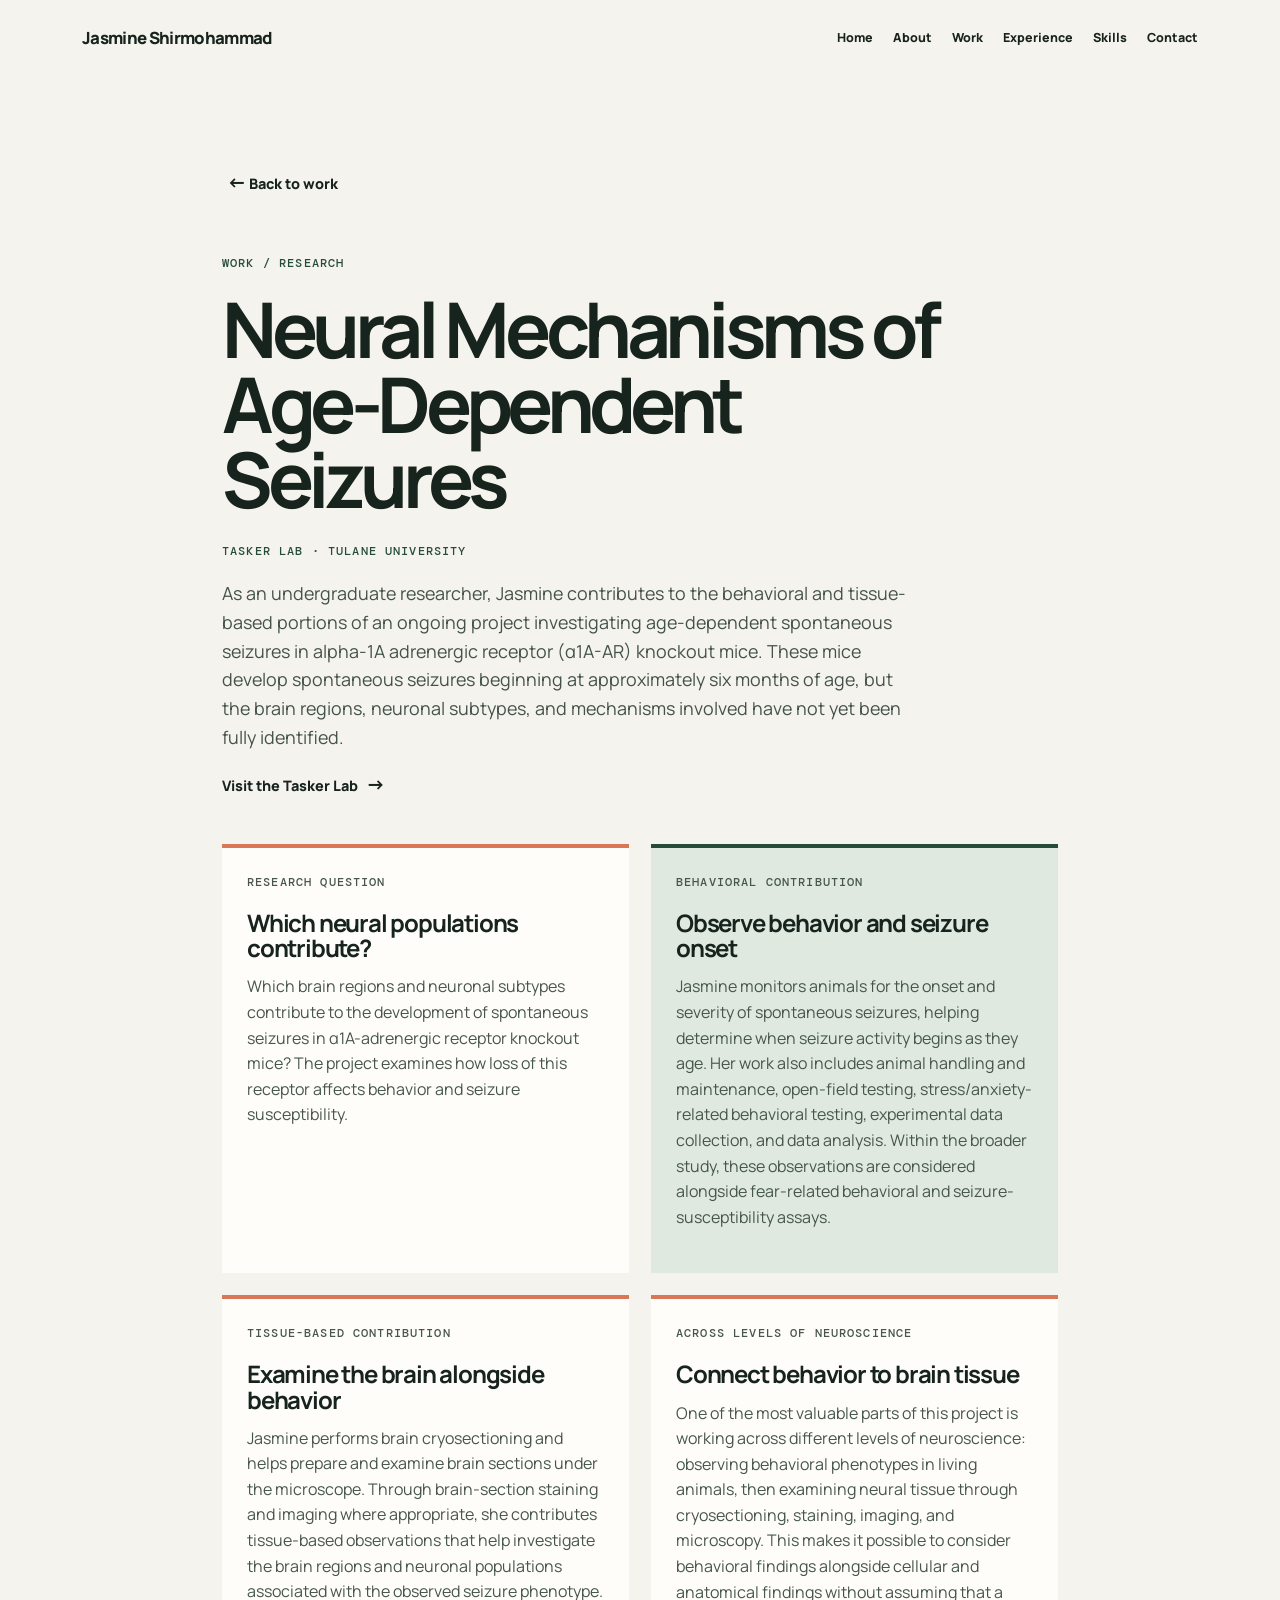
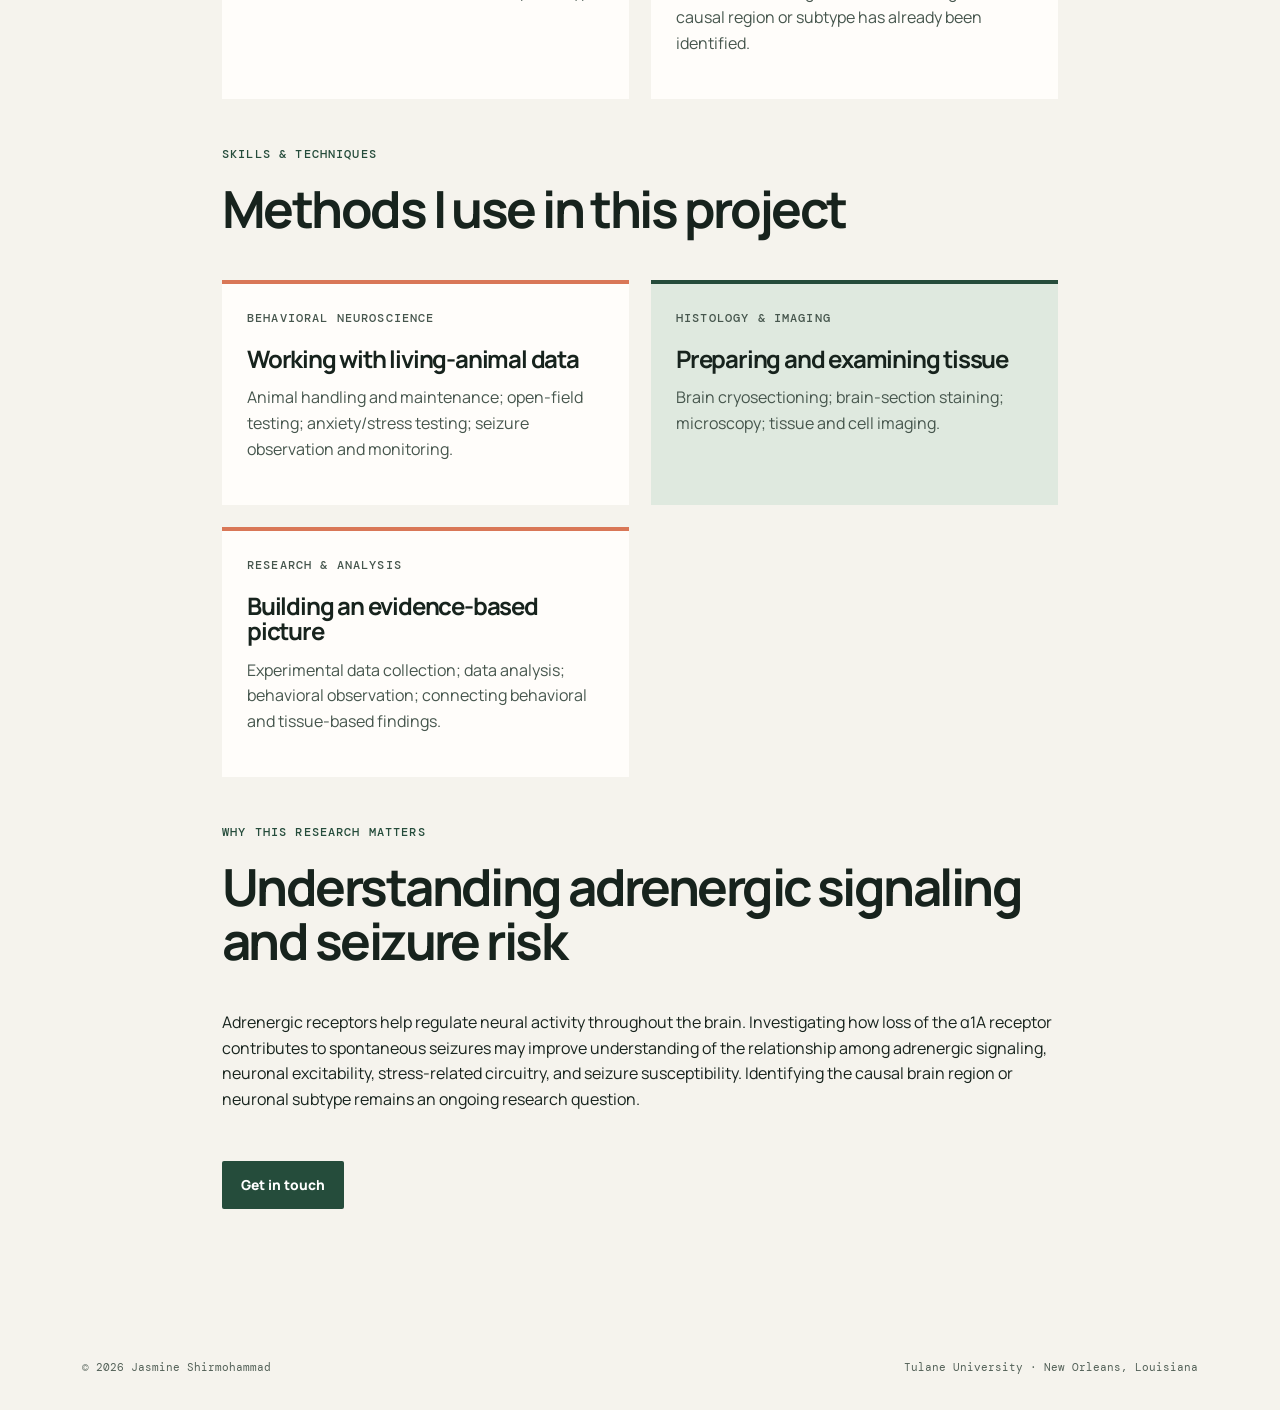
==== research.html @ e073226c "Simplify Tasker Lab research page" ====
<!doctype html>
<html lang="en">
<head>
  <meta charset="utf-8">
  <meta name="viewport" content="width=device-width, initial-scale=1">
  <meta name="description" content="Research project portfolio detail for Jasmine Shirmohammad in the Tasker Lab at Tulane University.">
  <title>Neural Mechanisms of Age-Dependent Seizures | Jasmine Shirmohammad</title>
  <link rel="stylesheet" href="styles.css?v=20261008b">
  <link rel="icon" href="favicon.svg" type="image/svg+xml">
</head>
<body>
  <a class="skip-link" href="#main-content">Skip to main content</a>
  <header class="site-header">
    <a class="wordmark" href="index.html#home">Jasmine Shirmohammad</a>
    <nav aria-label="Main navigation">
      <a href="index.html#home">Home</a><a href="index.html#about">About</a><a href="index.html#work">Work</a><a href="index.html#experience">Experience</a><a href="index.html#skills">Skills</a><a href="index.html#contact">Contact</a>
    </nav>
  </header>
  <main id="main-content" class="detail-page">
    <a class="text-link back-link" href="index.html#work"><span aria-hidden="true">←</span> Back to work</a>
    <p class="section-label">Work / Research</p>
    <h1>Neural Mechanisms of Age-Dependent Seizures</h1>
    <p class="kicker">Tasker Lab · Tulane University</p>
    <p class="detail-lede">As an undergraduate researcher, Jasmine contributes to the behavioral and tissue-based portions of an ongoing project investigating age-dependent spontaneous seizures in alpha-1A adrenergic receptor (α1A-AR) knockout mice. These mice develop spontaneous seizures beginning at approximately six months of age, but the brain regions, neuronal subtypes, and mechanisms involved have not yet been fully identified.</p>
    <p><a class="text-link" href="https://taskerlab.tulane.edu/lab-overview" target="_blank" rel="noreferrer">Visit the Tasker Lab <span aria-hidden="true">→</span><span class="sr-only"> (opens in a new tab)</span></a></p>

    <div class="detail-grid">
      <article>
        <p class="kicker">Research question</p>
        <h2>Which neural populations contribute?</h2>
        <p>Which brain regions and neuronal subtypes contribute to the development of spontaneous seizures in α1A-adrenergic receptor knockout mice? The project examines how loss of this receptor affects behavior and seizure susceptibility.</p>
      </article>
      <article>
        <p class="kicker">Behavioral contribution</p>
        <h2>Observe behavior and seizure onset</h2>
        <p>Jasmine monitors animals for the onset and severity of spontaneous seizures, helping determine when seizure activity begins as they age. Her work also includes animal handling and maintenance, open-field testing, stress/anxiety-related behavioral testing, experimental data collection, and data analysis. Within the broader study, these observations are considered alongside fear-related behavioral and seizure-susceptibility assays.</p>
      </article>
      <article>
        <p class="kicker">Tissue-based contribution</p>
        <h2>Examine the brain alongside behavior</h2>
        <p>Jasmine performs brain cryosectioning and helps prepare and examine brain sections under the microscope. Through brain-section staining and imaging where appropriate, she contributes tissue-based observations that help investigate the brain regions and neuronal populations associated with the observed seizure phenotype.</p>
      </article>
      <article>
        <p class="kicker">Across levels of neuroscience</p>
        <h2>Connect behavior to brain tissue</h2>
        <p>One of the most valuable parts of this project is working across different levels of neuroscience: observing behavioral phenotypes in living animals, then examining neural tissue through cryosectioning, staining, imaging, and microscopy. This makes it possible to consider behavioral findings alongside cellular and anatomical findings without assuming that a causal region or subtype has already been identified.</p>
      </article>
    </div>

    <section class="detail-footer" aria-labelledby="techniques-title">
      <p class="section-label">Skills &amp; techniques</p>
      <h2 id="techniques-title">Methods I use in this project</h2>
      <div class="detail-grid">
        <article>
          <p class="kicker">Behavioral neuroscience</p>
          <h2>Working with living-animal data</h2>
          <p>Animal handling and maintenance; open-field testing; anxiety/stress testing; seizure observation and monitoring.</p>
        </article>
        <article>
          <p class="kicker">Histology &amp; imaging</p>
          <h2>Preparing and examining tissue</h2>
          <p>Brain cryosectioning; brain-section staining; microscopy; tissue and cell imaging.</p>
        </article>
        <article>
          <p class="kicker">Research &amp; analysis</p>
          <h2>Building an evidence-based picture</h2>
          <p>Experimental data collection; data analysis; behavioral observation; connecting behavioral and tissue-based findings.</p>
        </article>
      </div>
    </section>

    <section class="detail-footer" aria-labelledby="significance-title">
      <p class="section-label">Why this research matters</p>
      <h2 id="significance-title">Understanding adrenergic signaling and seizure risk</h2>
      <p>Adrenergic receptors help regulate neural activity throughout the brain. Investigating how loss of the α1A receptor contributes to spontaneous seizures may improve understanding of the relationship among adrenergic signaling, neuronal excitability, stress-related circuitry, and seizure susceptibility. Identifying the causal brain region or neuronal subtype remains an ongoing research question.</p>
    </section>

    <p class="detail-footer"><a class="button" href="index.html#contact">Get in touch</a></p>
  </main>
  <footer><p>© 2026 Jasmine Shirmohammad</p><p>Tulane University · New Orleans, Louisiana</p></footer>
</body>
</html>
---- styles.css ----
@import url('https://fonts.googleapis.com/css2?family=DM+Mono:wght@400;500&family=Manrope:wght@400;500;600;700;800&family=Playfair+Display:ital,wght@0,600;0,700;1,600&display=swap');

:root { --ink:#17231d; --paper:#f5f3ed; --forest:#254c3b; --sage:#b7c6ae; --mint:#dfe9df; --coral:#d97757; --cream:#fffdfa; --line:rgba(23,35,29,.18); }
* { box-sizing:border-box; }
html { scroll-behavior:smooth; }
body { margin:0; color:var(--ink); background:var(--paper); font-family:Manrope,Arial,sans-serif; line-height:1.6; overflow-x:hidden; }
a,button { -webkit-tap-highlight-color:transparent; }
a:focus-visible { outline:3px solid var(--coral); outline-offset:4px; border-radius:2px; }
.skip-link { position:absolute; left:12px; top:-60px; z-index:10; background:var(--ink); color:white; padding:10px 14px; font-weight:800; text-decoration:none; }
.skip-link:focus { top:12px; }
.sr-only { position:absolute; width:1px; height:1px; padding:0; margin:-1px; overflow:hidden; clip:rect(0,0,0,0); white-space:nowrap; border:0; }
.site-header { max-width:1180px; margin:auto; padding:25px 32px; display:flex; justify-content:space-between; align-items:center; gap:24px; }
.wordmark { flex:0 0 auto; color:var(--ink); text-decoration:none; font-weight:800; letter-spacing:-.04em; font-size:1.05rem; }
nav { display:flex; justify-content:flex-end; flex-wrap:wrap; gap:10px 20px; }
nav a { color:var(--ink); text-decoration:none; font-size:.78rem; font-weight:800; }
nav a:hover,.text-link:hover { color:var(--coral); }
.hero { max-width:1180px; min-height:590px; padding:95px 32px 90px; margin:auto; display:grid; grid-template-columns:1.45fr .7fr; gap:60px; align-items:center; }
.eyebrow,.section-label,.kicker { margin:0 0 20px; color:var(--forest); font:500 .72rem "DM Mono",monospace; text-transform:uppercase; letter-spacing:.1em; }
h1,h2,h3,p { margin-top:0; }
h1 { font-size:clamp(3.2rem,7vw,6.25rem); line-height:.98; letter-spacing:-.07em; margin-bottom:28px; max-width:820px; }
h2 { font-size:clamp(2rem,4vw,3.6rem); line-height:1.05; letter-spacing:-.05em; }
h3 { letter-spacing:-.04em; }
.lede { max-width:625px; font-size:1.16rem; color:#43524a; }
.hero-actions { margin-top:35px; display:flex; flex-wrap:wrap; gap:22px 28px; align-items:center; }
.button { display:inline-block; background:var(--forest); color:white; padding:13px 19px; text-decoration:none; font-weight:800; font-size:.86rem; border-radius:2px; transition:.2s ease; }
.button:hover { background:var(--coral); transform:translateY(-2px); }
.text-link { color:var(--ink); text-decoration:none; font-weight:800; font-size:.9rem; }
.text-link span { margin-left:5px; font-size:1.2rem; }
.hero-mark { aspect-ratio:1; display:grid; place-items:center; border-radius:50%; background:var(--sage); position:relative; overflow:hidden; }
.hero-mark:before { content:""; position:absolute; inset:13%; border:1px solid rgba(23,35,29,.28); border-radius:50%; }
.hero-mark p { position:relative; margin:0; font:600 clamp(1.8rem,3vw,3.3rem)/.95 "Playfair Display",serif; text-align:center; }
.hero-mark em { color:var(--coral); }
.section { max-width:1180px; margin:auto; padding:95px 32px; border-top:1px solid var(--line); display:grid; grid-template-columns:190px 1fr; gap:40px; }
.section h2 { max-width:760px; }
.about > div > p { max-width:650px; font-size:1.05rem; color:#43524a; }
.questions { background:var(--forest); color:white; padding:95px max(32px,calc((100vw - 1180px)/2 + 32px)); display:grid; grid-template-columns:.8fr 1.2fr; gap:55px; }
.questions .section-label { color:var(--sage); }
.questions h2 { margin-bottom:18px; }
.questions-intro > p:last-child { color:#d7e0d5; max-width:430px; }
.question-grid { display:grid; grid-template-columns:repeat(2,minmax(0,1fr)); gap:16px; }
.question-card { min-height:220px; padding:25px; border:1px solid rgba(255,255,255,.32); display:flex; flex-direction:column; justify-content:space-between; transition:transform .2s ease,background .2s ease; }
.question-card:hover { transform:translateY(-5px); background:rgba(255,255,255,.1); }
.question-card span { font:500 .76rem "DM Mono",monospace; color:var(--sage); }
.question-card h3 { margin:28px 0 0; color:white; font-size:clamp(1.15rem,2vw,1.55rem); line-height:1.15; }
.question-one { background:#315d49; } .question-two { background:#3c6d58; } .question-three { background:#284c3c; } .question-four { background:#2c5746; }
.work-grid,.experience-grid { display:grid; grid-template-columns:repeat(3,minmax(0,1fr)); gap:22px; margin-top:36px; }
.work-grid article { background:var(--mint); padding:27px 25px; border-top:4px solid var(--forest); }
.work-grid article:nth-child(2) { background:#f5d8c9; border-color:var(--coral); }
.work-grid article:nth-child(3) { background:#ebe1bc; border-color:#9d8130; }
.work-grid h3,.experience-grid h3 { font-size:1.35rem; line-height:1.15; margin-bottom:14px; }
.work-grid article p:last-child,.experience-grid article p:last-child { color:#46564d; font-size:.95rem; }
.experience-grid article { border-top:4px solid var(--coral); background:var(--cream); padding:27px 25px; min-height:260px; }
.strengths { background:#e5e8df; max-width:none; padding-left:max(32px,calc((100vw - 1180px)/2 + 32px)); padding-right:max(32px,calc((100vw - 1180px)/2 + 32px)); }
.strengths ul { padding:0; margin:0; list-style:none; border-top:1px solid var(--line); max-width:760px; }
.strengths li { padding:14px 0; border-bottom:1px solid var(--line); font-size:1.06rem; font-weight:700; }
.strengths li:before { content:"✦"; color:var(--coral); margin-right:15px; }
.contact { text-align:center; color:white; background:var(--forest); padding:110px 32px; }
.contact .eyebrow { color:var(--sage); }
.contact h2 { font-size:clamp(2.6rem,5vw,4.5rem); line-height:1; letter-spacing:-.06em; margin-bottom:15px; }
.contact p:not(.eyebrow) { color:#d7e0d5; margin:0 auto 30px; max-width:600px; }
.button.light { color:var(--forest); background:var(--paper); }
footer { max-width:1180px; margin:auto; padding:25px 32px; display:flex; justify-content:space-between; gap:12px; font:400 .68rem "DM Mono",monospace; color:#536158; }

@media (max-width:800px) {
  .site-header { padding:20px 22px; align-items:flex-start; flex-direction:column; gap:12px; }
  nav { justify-content:flex-start; gap:8px 16px; }
  nav a { font-size:.78rem; }
  .hero { padding:70px 22px; grid-template-columns:1fr; gap:42px; min-height:auto; }
  .hero-mark { width:min(60vw,245px); }
  .section { padding:65px 22px; grid-template-columns:1fr; gap:10px; }
  .questions { padding:65px 22px; grid-template-columns:1fr; gap:28px; }
  .strengths { padding:65px 22px; }
  .work-grid,.experience-grid { grid-template-columns:1fr; margin-top:25px; }
  .question-grid { grid-template-columns:1fr; }
  .question-card { min-height:170px; }
  footer { padding:22px; flex-direction:column; }
}
@media (max-width:420px) {
  h1 { font-size:2.9rem; }
  .hero-actions { align-items:flex-start; flex-direction:column; gap:14px; }
}
.hero-portrait { width:100%; margin:0; aspect-ratio:4/5; overflow:hidden; background:var(--sage); box-shadow:18px 18px 0 var(--coral); }
.hero-portrait img { width:100%; height:100%; display:block; object-fit:cover; object-position:center 28%; }
@media (max-width:800px) { .hero-portrait { width:min(75vw,330px); box-shadow:12px 12px 0 var(--coral); } }

/* Compact portrait treatment */
.hero-portrait { width:min(100%,260px); justify-self:end; aspect-ratio:4/5; }
@media (max-width:800px) {
  .hero-portrait { width:min(52vw,210px); justify-self:start; }
}


/* Portfolio detail links and pages */
.portfolio-links { display:grid; grid-template-columns:repeat(3,minmax(0,1fr)); gap:14px; margin-top:28px; }
.portfolio-link { display:flex; align-items:center; justify-content:space-between; gap:14px; min-height:64px; padding:16px 18px; background:var(--forest); color:white; text-decoration:none; font-weight:800; font-size:.9rem; transition:.2s ease; }
.portfolio-link:nth-child(2) { background:#ad4c33; }
.portfolio-link:nth-child(3) { background:#6f5a1b; }
.portfolio-link:hover { transform:translateY(-3px); filter:brightness(.96); }
.portfolio-link span { font-size:1.35rem; }
.contact-actions { display:flex; flex-wrap:wrap; justify-content:center; gap:14px; }
.detail-page { max-width:900px; margin:auto; padding:90px 32px 110px; }
.detail-page .back-link { display:inline-block; margin-bottom:58px; }
.detail-page h1 { max-width:760px; font-size:clamp(3rem,6vw,5.5rem); }
.detail-page .detail-lede { max-width:690px; color:#43524a; font-size:1.12rem; }
.detail-grid { display:grid; grid-template-columns:repeat(2,minmax(0,1fr)); gap:22px; margin-top:44px; }
.detail-grid article { background:var(--cream); border-top:4px solid var(--coral); padding:27px 25px; }
.detail-grid article:nth-child(2) { background:var(--mint); border-color:var(--forest); }
.detail-grid h2 { font-size:1.5rem; margin-bottom:14px; }
.detail-grid p { color:#46564d; }
.detail-footer { margin-top:48px; }
@media (max-width:800px) {
  .detail-page { padding:65px 22px 80px; }
  .detail-grid { grid-template-columns:1fr; margin-top:30px; }
  .portfolio-links { grid-template-columns:1fr; }
}
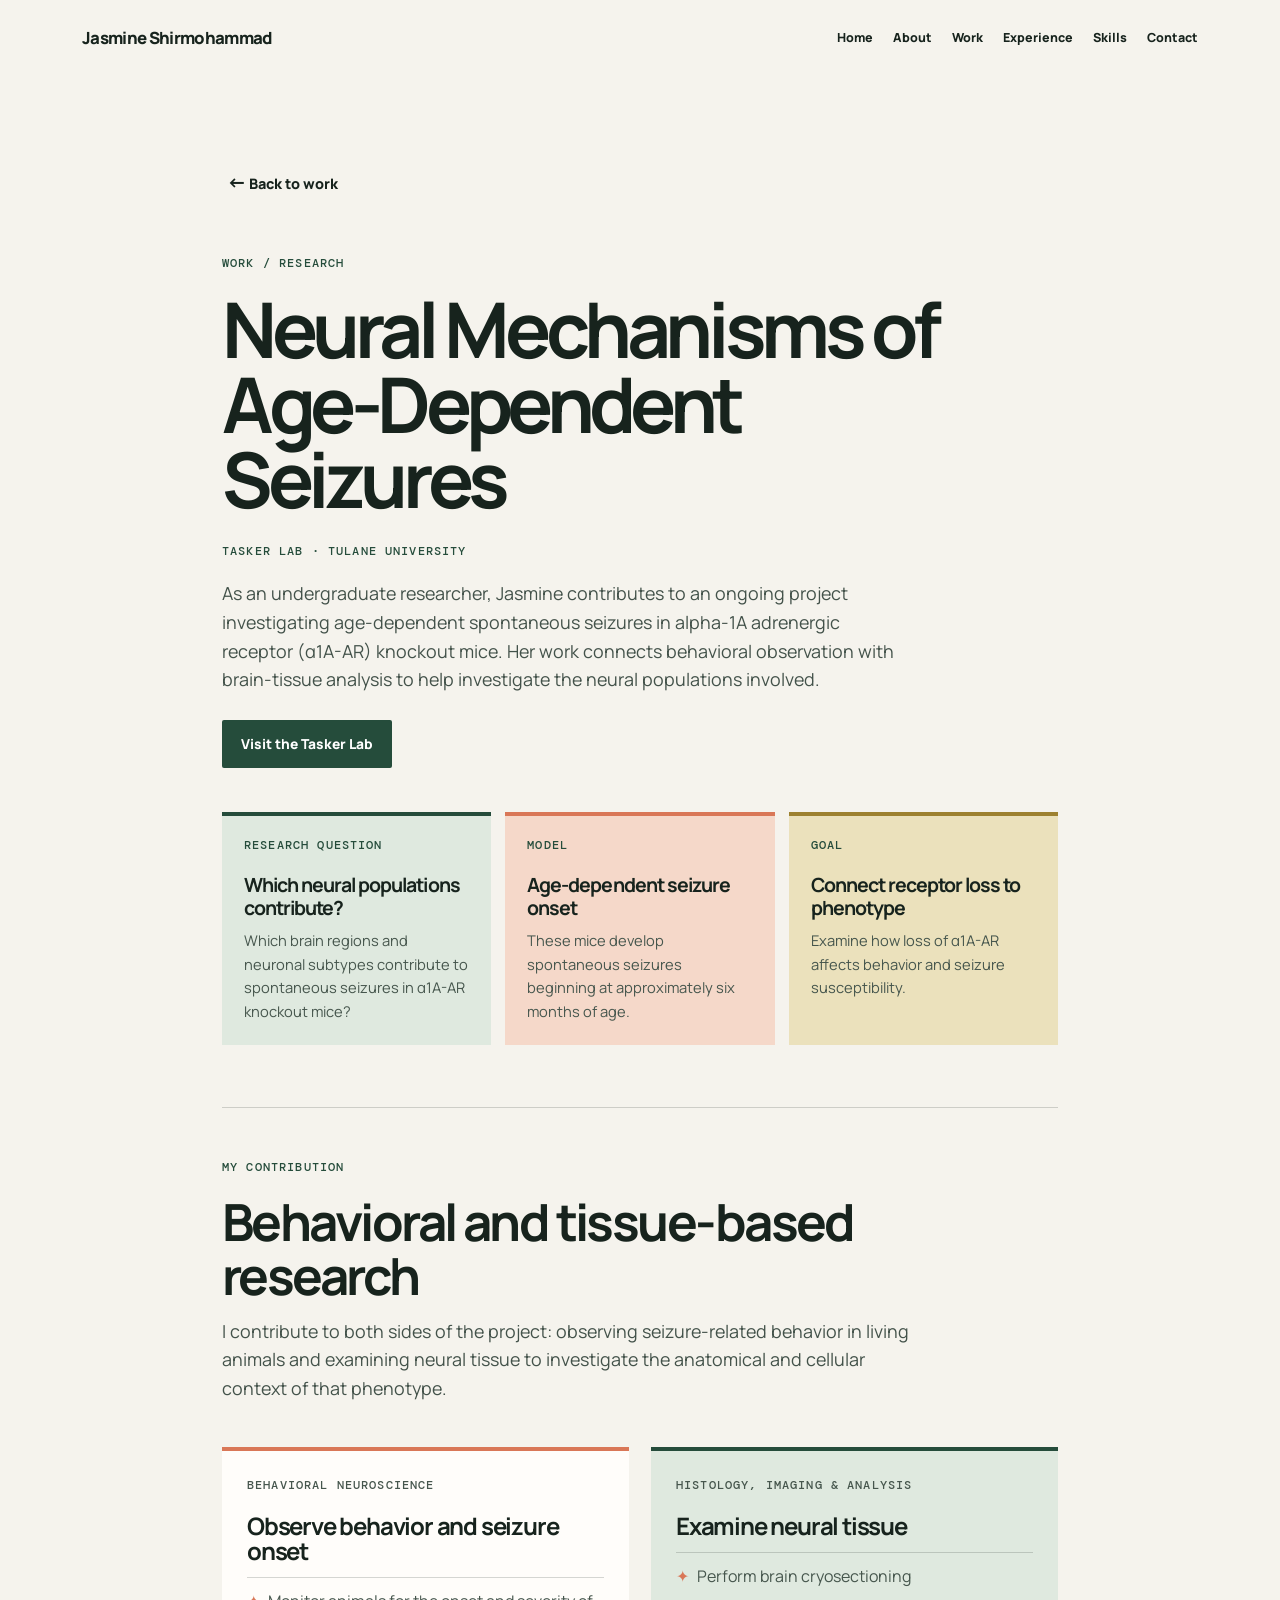
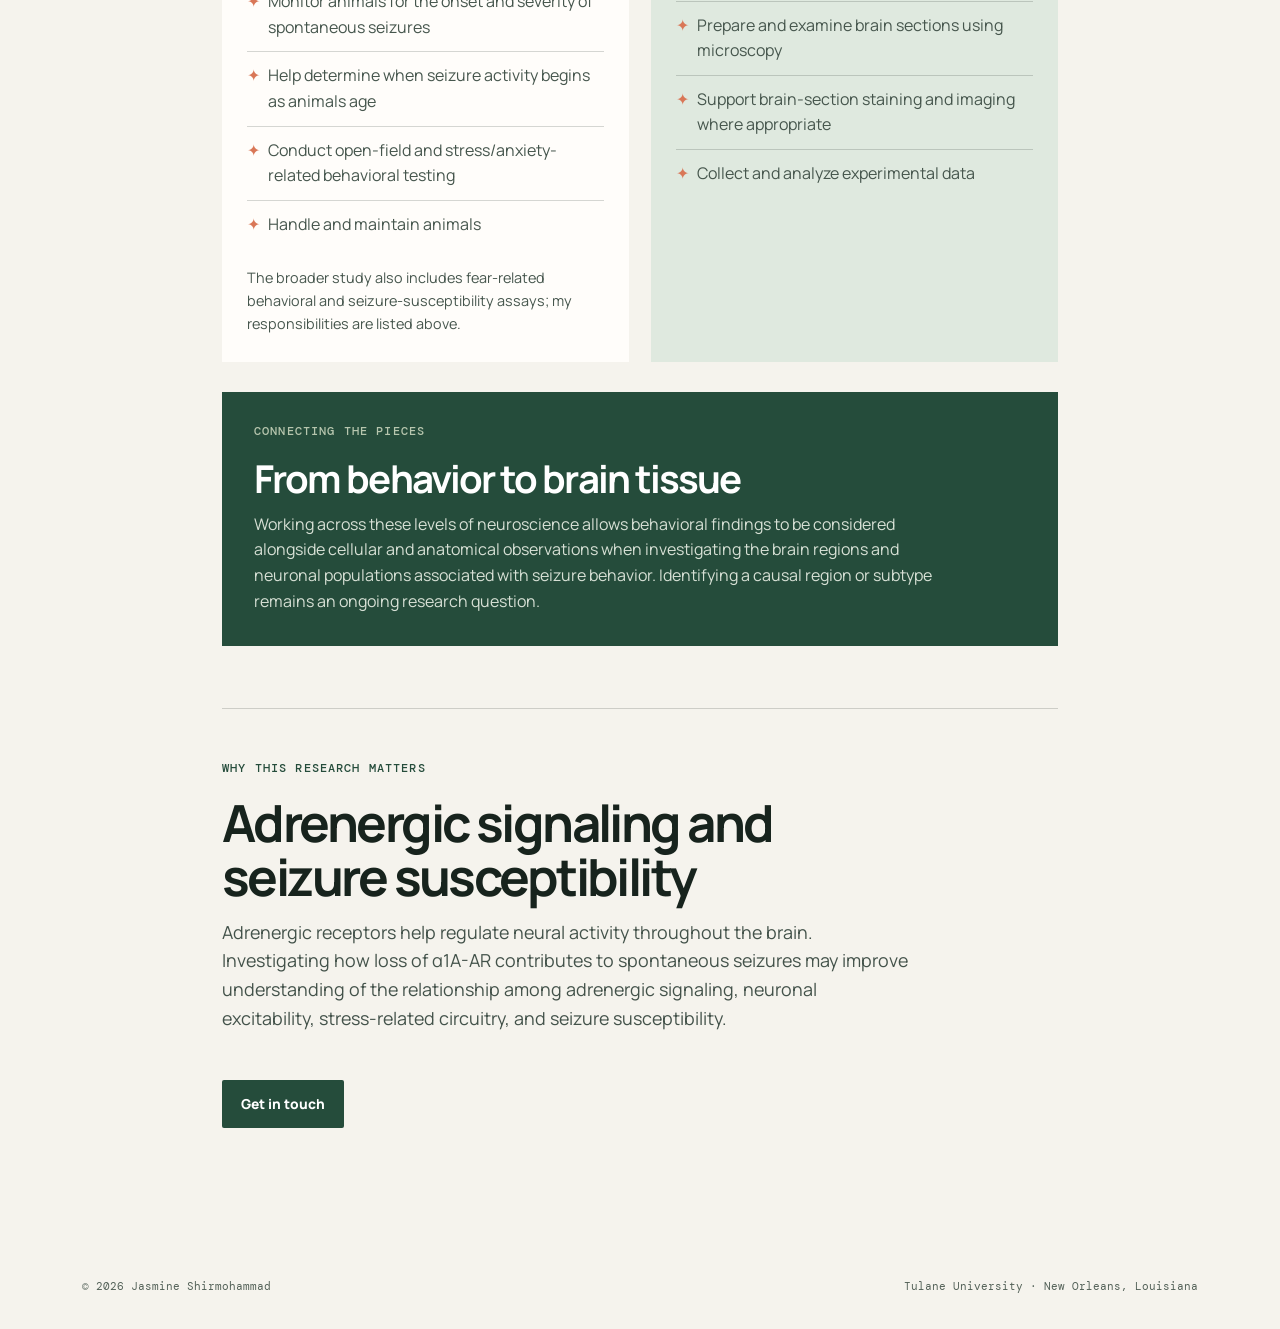
==== commit fa451c51: "Refresh Tasker Lab research page layout" ====
--- a/research.html
+++ b/research.html
@@ -5,7 +5,7 @@
   <meta name="viewport" content="width=device-width, initial-scale=1">
   <meta name="description" content="Research project portfolio detail for Jasmine Shirmohammad in the Tasker Lab at Tulane University.">
   <title>Neural Mechanisms of Age-Dependent Seizures | Jasmine Shirmohammad</title>
-  <link rel="stylesheet" href="styles.css?v=20261008b">
+  <link rel="stylesheet" href="styles.css?v=20261008c">
   <link rel="icon" href="favicon.svg" type="image/svg+xml">
 </head>
 <body>
@@ -16,67 +16,79 @@
       <a href="index.html#home">Home</a><a href="index.html#about">About</a><a href="index.html#work">Work</a><a href="index.html#experience">Experience</a><a href="index.html#skills">Skills</a><a href="index.html#contact">Contact</a>
     </nav>
   </header>
+
   <main id="main-content" class="detail-page">
     <a class="text-link back-link" href="index.html#work"><span aria-hidden="true">←</span> Back to work</a>
     <p class="section-label">Work / Research</p>
     <h1>Neural Mechanisms of Age-Dependent Seizures</h1>
     <p class="kicker">Tasker Lab · Tulane University</p>
-    <p class="detail-lede">As an undergraduate researcher, Jasmine contributes to the behavioral and tissue-based portions of an ongoing project investigating age-dependent spontaneous seizures in alpha-1A adrenergic receptor (α1A-AR) knockout mice. These mice develop spontaneous seizures beginning at approximately six months of age, but the brain regions, neuronal subtypes, and mechanisms involved have not yet been fully identified.</p>
-    <p><a class="text-link" href="https://taskerlab.tulane.edu/lab-overview" target="_blank" rel="noreferrer">Visit the Tasker Lab <span aria-hidden="true">→</span><span class="sr-only"> (opens in a new tab)</span></a></p>
+    <p class="detail-lede">As an undergraduate researcher, Jasmine contributes to an ongoing project investigating age-dependent spontaneous seizures in alpha-1A adrenergic receptor (α1A-AR) knockout mice. Her work connects behavioral observation with brain-tissue analysis to help investigate the neural populations involved.</p>
+    <div class="project-actions">
+      <a class="button" href="https://taskerlab.tulane.edu/lab-overview" target="_blank" rel="noreferrer">Visit the Tasker Lab <span class="sr-only">(opens in a new tab)</span></a>
+    </div>
 
-    <div class="detail-grid">
+    <section class="research-snapshot" aria-label="Project at a glance">
       <article>
         <p class="kicker">Research question</p>
         <h2>Which neural populations contribute?</h2>
-        <p>Which brain regions and neuronal subtypes contribute to the development of spontaneous seizures in α1A-adrenergic receptor knockout mice? The project examines how loss of this receptor affects behavior and seizure susceptibility.</p>
+        <p>Which brain regions and neuronal subtypes contribute to spontaneous seizures in α1A-AR knockout mice?</p>
       </article>
       <article>
-        <p class="kicker">Behavioral contribution</p>
-        <h2>Observe behavior and seizure onset</h2>
-        <p>Jasmine monitors animals for the onset and severity of spontaneous seizures, helping determine when seizure activity begins as they age. Her work also includes animal handling and maintenance, open-field testing, stress/anxiety-related behavioral testing, experimental data collection, and data analysis. Within the broader study, these observations are considered alongside fear-related behavioral and seizure-susceptibility assays.</p>
+        <p class="kicker">Model</p>
+        <h2>Age-dependent seizure onset</h2>
+        <p>These mice develop spontaneous seizures beginning at approximately six months of age.</p>
       </article>
       <article>
-        <p class="kicker">Tissue-based contribution</p>
-        <h2>Examine the brain alongside behavior</h2>
-        <p>Jasmine performs brain cryosectioning and helps prepare and examine brain sections under the microscope. Through brain-section staining and imaging where appropriate, she contributes tissue-based observations that help investigate the brain regions and neuronal populations associated with the observed seizure phenotype.</p>
+        <p class="kicker">Goal</p>
+        <h2>Connect receptor loss to phenotype</h2>
+        <p>Examine how loss of α1A-AR affects behavior and seizure susceptibility.</p>
       </article>
-      <article>
-        <p class="kicker">Across levels of neuroscience</p>
-        <h2>Connect behavior to brain tissue</h2>
-        <p>One of the most valuable parts of this project is working across different levels of neuroscience: observing behavioral phenotypes in living animals, then examining neural tissue through cryosectioning, staining, imaging, and microscopy. This makes it possible to consider behavioral findings alongside cellular and anatomical findings without assuming that a causal region or subtype has already been identified.</p>
-      </article>
-    </div>
+    </section>
 
-    <section class="detail-footer" aria-labelledby="techniques-title">
-      <p class="section-label">Skills &amp; techniques</p>
-      <h2 id="techniques-title">Methods I use in this project</h2>
+    <section class="research-section" aria-labelledby="contribution-title">
+      <p class="section-label">My contribution</p>
+      <h2 id="contribution-title">Behavioral and tissue-based research</h2>
+      <p class="detail-lede">I contribute to both sides of the project: observing seizure-related behavior in living animals and examining neural tissue to investigate the anatomical and cellular context of that phenotype.</p>
       <div class="detail-grid">
         <article>
           <p class="kicker">Behavioral neuroscience</p>
-          <h2>Working with living-animal data</h2>
-          <p>Animal handling and maintenance; open-field testing; anxiety/stress testing; seizure observation and monitoring.</p>
+          <h2>Observe behavior and seizure onset</h2>
+          <ul class="research-list">
+            <li>Monitor animals for the onset and severity of spontaneous seizures</li>
+            <li>Help determine when seizure activity begins as animals age</li>
+            <li>Conduct open-field and stress/anxiety-related behavioral testing</li>
+            <li>Handle and maintain animals</li>
+          </ul>
+          <p class="research-note">The broader study also includes fear-related behavioral and seizure-susceptibility assays; my responsibilities are listed above.</p>
         </article>
         <article>
-          <p class="kicker">Histology &amp; imaging</p>
-          <h2>Preparing and examining tissue</h2>
-          <p>Brain cryosectioning; brain-section staining; microscopy; tissue and cell imaging.</p>
+          <p class="kicker">Histology, imaging &amp; analysis</p>
+          <h2>Examine neural tissue</h2>
+          <ul class="research-list">
+            <li>Perform brain cryosectioning</li>
+            <li>Prepare and examine brain sections using microscopy</li>
+            <li>Support brain-section staining and imaging where appropriate</li>
+            <li>Collect and analyze experimental data</li>
+          </ul>
         </article>
-        <article>
-          <p class="kicker">Research &amp; analysis</p>
-          <h2>Building an evidence-based picture</h2>
-          <p>Experimental data collection; data analysis; behavioral observation; connecting behavioral and tissue-based findings.</p>
-        </article>
+      </div>
+
+      <div class="research-bridge">
+        <p class="section-label">Connecting the pieces</p>
+        <h2>From behavior to brain tissue</h2>
+        <p>Working across these levels of neuroscience allows behavioral findings to be considered alongside cellular and anatomical observations when investigating the brain regions and neuronal populations associated with seizure behavior. Identifying a causal region or subtype remains an ongoing research question.</p>
       </div>
     </section>
 
-    <section class="detail-footer" aria-labelledby="significance-title">
+    <section class="research-section" aria-labelledby="significance-title">
       <p class="section-label">Why this research matters</p>
-      <h2 id="significance-title">Understanding adrenergic signaling and seizure risk</h2>
-      <p>Adrenergic receptors help regulate neural activity throughout the brain. Investigating how loss of the α1A receptor contributes to spontaneous seizures may improve understanding of the relationship among adrenergic signaling, neuronal excitability, stress-related circuitry, and seizure susceptibility. Identifying the causal brain region or neuronal subtype remains an ongoing research question.</p>
+      <h2 id="significance-title">Adrenergic signaling and seizure susceptibility</h2>
+      <p class="detail-lede">Adrenergic receptors help regulate neural activity throughout the brain. Investigating how loss of α1A-AR contributes to spontaneous seizures may improve understanding of the relationship among adrenergic signaling, neuronal excitability, stress-related circuitry, and seizure susceptibility.</p>
     </section>
 
     <p class="detail-footer"><a class="button" href="index.html#contact">Get in touch</a></p>
   </main>
+
   <footer><p>© 2026 Jasmine Shirmohammad</p><p>Tulane University · New Orleans, Louisiana</p></footer>
 </body>
 </html>
--- a/styles.css
+++ b/styles.css
@@ -113,3 +113,29 @@
   .detail-grid { grid-template-columns:1fr; margin-top:30px; }
   .portfolio-links { grid-template-columns:1fr; }
 }
+
+
+/* Research project readability */
+.project-actions { display:flex; flex-wrap:wrap; gap:14px; margin-top:26px; }
+.research-snapshot { display:grid; grid-template-columns:repeat(3,minmax(0,1fr)); gap:14px; margin-top:44px; }
+.research-snapshot article { min-height:170px; padding:22px; background:var(--mint); border-top:4px solid var(--forest); }
+.research-snapshot article:nth-child(2) { background:#f5d8c9; border-color:var(--coral); }
+.research-snapshot article:nth-child(3) { background:#ebe1bc; border-color:#9d8130; }
+.research-snapshot h2 { margin:0; font-size:1.22rem; line-height:1.18; }
+.research-snapshot p:last-child { margin:10px 0 0; color:#46564d; font-size:.92rem; }
+.research-section { margin-top:62px; padding-top:52px; border-top:1px solid var(--line); }
+.research-section > h2 { max-width:660px; margin-bottom:14px; }
+.research-section > .detail-lede { margin-bottom:30px; }
+.research-list { list-style:none; margin:0; padding:0; }
+.research-list li { position:relative; padding:11px 0 11px 21px; border-top:1px solid var(--line); color:#46564d; }
+.research-list li::before { content:"✦"; position:absolute; left:0; color:var(--coral); }
+.research-note { margin:18px 0 0; color:#536158; font-size:.9rem; }
+.research-bridge { margin-top:30px; padding:32px; background:var(--forest); color:white; }
+.research-bridge .section-label { color:var(--sage); }
+.research-bridge h2 { margin-bottom:12px; color:white; font-size:clamp(1.7rem,3vw,2.45rem); }
+.research-bridge p:last-child { margin:0; color:#d7e0d5; max-width:680px; }
+@media (max-width:800px) {
+  .research-snapshot { grid-template-columns:1fr; margin-top:30px; }
+  .research-section { margin-top:48px; padding-top:40px; }
+  .research-bridge { padding:26px 22px; }
+}
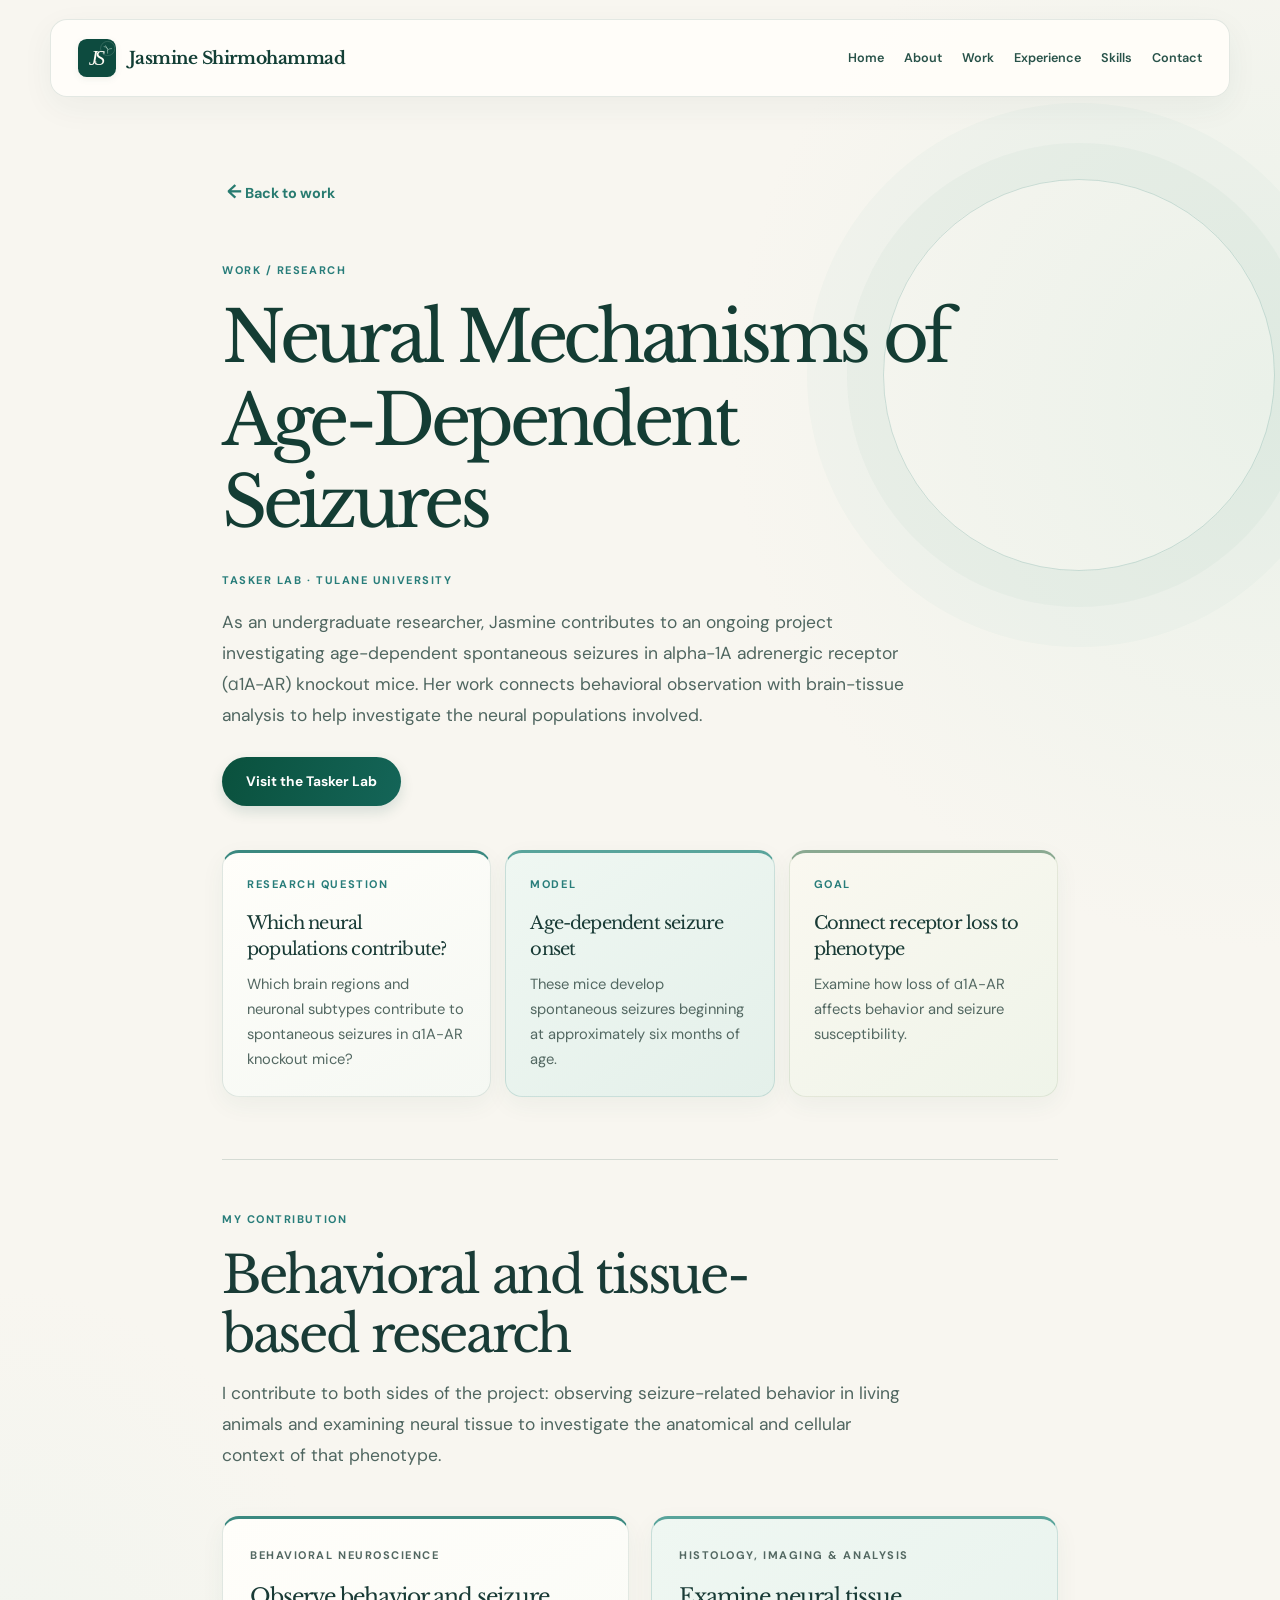
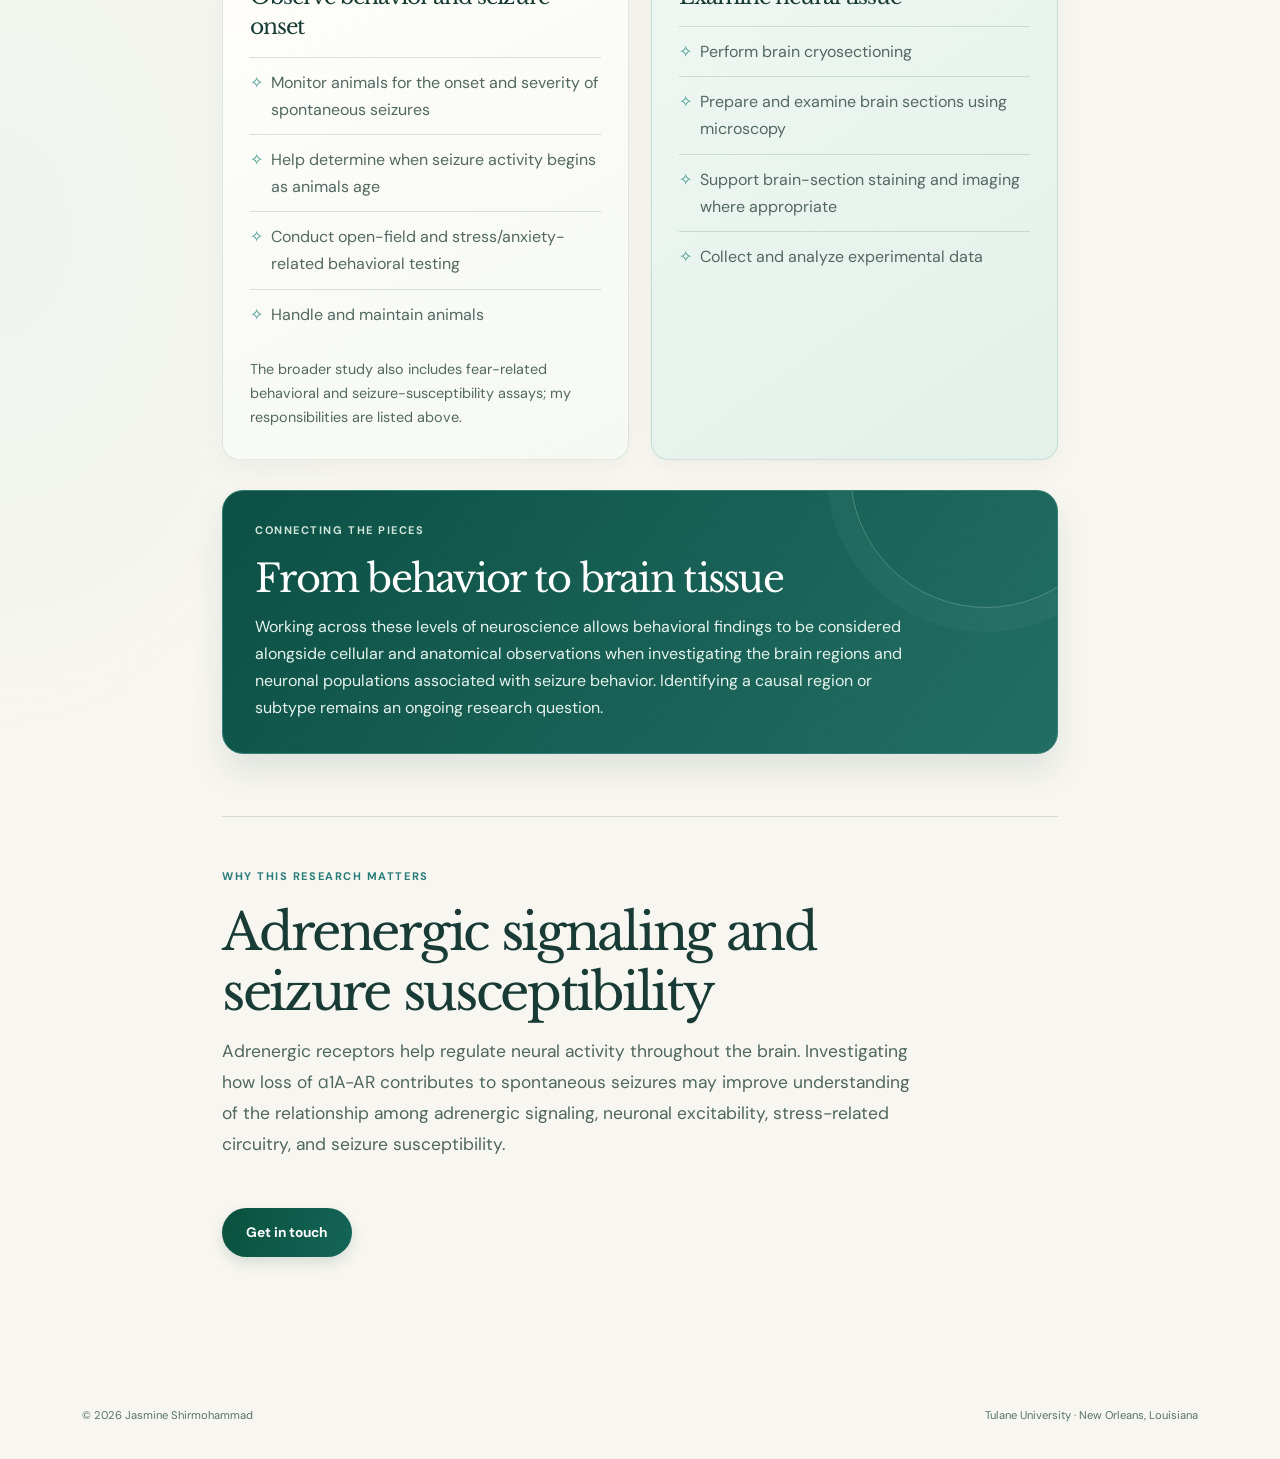
==== commit 334b1daa: "Publish modern medicine design and preserve full original website under /original/" ====
--- a/research.html
+++ b/research.html
@@ -6,6 +6,7 @@
   <meta name="description" content="Research project portfolio detail for Jasmine Shirmohammad in the Tasker Lab at Tulane University.">
   <title>Neural Mechanisms of Age-Dependent Seizures | Jasmine Shirmohammad</title>
   <link rel="stylesheet" href="styles.css?v=20261008c">
+  <link rel="stylesheet" href="theme.css?v=20261103">
   <link rel="icon" href="favicon.svg" type="image/svg+xml">
 </head>
 <body>
--- a/theme.css
+++ b/theme.css
@@ -0,0 +1,340 @@
+/*
+ * MODERN MEDICINE & PEOPLE — review-only visual layer
+ * All original HTML text, sections, links, navigation, ids and document flow remain intact.
+ * Original styles.css is deliberately retained beneath these aesthetic overrides.
+ * This file may be removed without altering content or functionality.
+ */
+@import url('https://fonts.googleapis.com/css2?family=DM+Sans:wght@400;500;600;700&family=Libre+Baskerville:ital,wght@0,400;0,700;1,400&display=swap');
+
+:root {
+  --ink: #193b36;
+  --paper: #f8f6f0;
+  --forest: #0e4c40;
+  --sage: #b8ccbb;
+  --mint: #e5efe9;
+  --coral: #347e79; /* Retains variable name for original stylesheet compatibility; now teal */
+  --cream: #fffdf9;
+  --line: rgba(35,78,67,.16);
+  --teal: #287d7a;
+  --deep-teal: #0e605b;
+  --sand: #eee7d9;
+  --sea-glass: #dcece6;
+  --mist: #f2f5ef;
+  --lift: 0 16px 48px rgba(20,72,59,.08);
+  --hairline: 1px solid rgba(30,83,69,.12);
+}
+html { scroll-padding-top: 22px; }
+body {
+  background: radial-gradient(ellipse 42% 18% at 99% 13%, #eaf1e9 0%, transparent 100%),
+              radial-gradient(ellipse 30% 18% at 0% 60%, #eff4ee 0%, transparent 100%),
+              var(--paper);
+  color: var(--ink);
+  font-family: "DM Sans", Manrope, Arial, sans-serif;
+  line-height: 1.69;
+  -webkit-font-smoothing: antialiased;
+}
+h1,h2,h3,.wordmark {
+  font-family: "Libre Baskerville", Georgia, serif;
+  letter-spacing: -.034em;
+  font-weight: 400;
+}
+h1 { letter-spacing:-.061em; line-height:1.09; }
+h2 { letter-spacing:-.045em; line-height:1.16; }
+h3 { letter-spacing:-.025em; line-height:1.27; }
+::selection { background:#c7e0d5; color:var(--ink); }
+a:focus-visible {outline:3px solid var(--teal);outline-offset:4px;border-radius:7px}
+
+/* Original header and navigation links, simply reskinned */
+.site-header {
+  position:relative;
+  z-index:3;
+  margin:19px auto 0;
+  padding:19px 27px;
+  background:rgba(255,253,249,.94);
+  border:var(--hairline);
+  border-radius:17px;
+  box-shadow:0 10px 32px rgba(38,79,68,.055);
+}
+.wordmark {
+  color:#133f36;
+  font-size:1.07rem;
+  letter-spacing:-.032em;
+  font-weight:700;
+  display:inline-flex;
+  align-items:center;
+  gap:13px;
+}
+.wordmark::before {
+  content:"";
+  display:inline-block;
+  flex:none;
+  width:38px;
+  height:38px;
+  background: url('favicon.svg') center/contain no-repeat;
+  filter:drop-shadow(0 2px 3px rgba(29,72,62,.07));
+}
+nav {gap:10px 20px}
+nav a {
+  position:relative;
+  color:#285249;
+  font-family:"DM Sans",sans-serif;
+  font-weight:600;
+  font-size:.79rem;
+  padding:7px 0 8px;
+  transition:color .2s ease;
+}
+nav a::after {
+  content:"";
+  position:absolute;
+  left:0;right:100%;bottom:1px;
+  height:1.5px;
+  border-radius:6px;
+  background:var(--teal);
+  transition:right .22s ease;
+}
+nav a:hover {color:var(--deep-teal)}
+nav a:hover::after,nav a:focus-visible::after {right:0}
+
+/* Home: identical two-column hero layout with curved, medical-inspired fields */
+.hero {
+  position:relative;
+  isolation:isolate;
+  margin:23px auto 49px;
+  padding:82px 55px 83px;
+  border-radius:29px;
+  border:var(--hairline);
+  background:
+    radial-gradient(ellipse 49% 74% at 98% 16%,rgba(167,198,181,.29) 0,transparent 75%),
+    radial-gradient(ellipse 38% 75% at -7% 103%,rgba(211,225,214,.59) 0,transparent 77%),
+    linear-gradient(118deg,#fffdfa 0%,#fcfaf4 60%,#edf3ec 100%);
+  box-shadow:var(--lift);
+  overflow:hidden;
+}
+.hero::before {
+  content:"";
+  position:absolute;
+  width:840px;height:840px;
+  border:1px solid rgba(58,123,101,.13);
+  border-radius:50%;
+  right:-315px;top:-300px;
+  box-shadow:0 0 0 42px rgba(120,171,151,.04),0 0 0 85px rgba(121,175,155,.025);
+  z-index:-1;
+  pointer-events:none;
+}
+.hero::after {
+  content:"";
+  position:absolute;
+  width:300px;height:130px;
+  bottom:-84px;left:-60px;
+  border-radius:50% 50% 0 0;
+  background:radial-gradient(ellipse,#c5e0d3,transparent 75%);
+  opacity:.37;z-index:-1;pointer-events:none;
+}
+.eyebrow,.section-label,.kicker {
+  color:var(--teal);
+  font-family:"DM Sans",sans-serif;
+  font-weight:700;
+  letter-spacing:.14em;
+  font-size:.69rem;
+}
+.hero h1 {font-size:clamp(3rem,6vw,5.15rem);max-width:680px;color:#153c36;margin-bottom:24px}
+.hero-role {
+  margin-bottom:15px;
+  color:#236d68;
+  font-size:1rem;
+  font-weight:700;
+  letter-spacing:.01em;
+}
+.lede,.about > div > p,.detail-page .detail-lede {color:#4f6660}
+.lede {font-size:1.12rem;line-height:1.78}
+.button {
+  border-radius:100px;
+  background:linear-gradient(108deg,#0a513d,#146558);
+  color:#fff;
+  box-shadow:0 6px 14px rgba(15,80,64,.14);
+  font-family:"DM Sans",sans-serif;
+  font-weight:700;
+  padding:13px 24px;
+  transition:transform .2s ease,box-shadow .2s ease,background .2s ease;
+}
+.button:hover {background:linear-gradient(108deg,#17665b,#247b75);transform:translateY(-2px);box-shadow:0 10px 22px rgba(16,83,68,.18)}
+.text-link {color:#125d54;font-weight:700}
+.text-link:hover {color:var(--teal)}
+.hero-portrait {
+  border-radius:185px 185px 27px 27px;
+  outline:9px solid rgba(255,255,255,.49);
+  box-shadow:14px 15px 0 rgba(104,164,147,.19), 0 19px 50px rgba(25,84,69,.15);
+  background:#d5e4dc;
+}
+.hero-portrait img {border-radius:inherit}
+
+/* The original sections, labels and content hierarchy are unchanged. */
+.section {border-color:var(--line)}
+.section-label {position:relative;display:block}
+.section h2 {color:#183e37}
+.about {position:relative}
+.about::after {
+  content:"";
+  pointer-events:none;
+  position:absolute;z-index:-1;
+  height:240px;width:240px;right:2%;top:12%;
+  background:radial-gradient(circle at center,rgba(164,204,186,.24),transparent 71%);
+  border-radius:50%;
+}
+.about > div > p {font-size:1.04rem;line-height:1.83}
+
+/* Dark teal questions panel; same four questions in the same grid. */
+.questions {
+  position:relative;overflow:hidden;isolation:isolate;
+  background:linear-gradient(128deg,#0b4b41,#115f55 52%,#297b72);
+}
+.questions::before,.questions::after {
+  content:"";position:absolute;z-index:-1;pointer-events:none;
+  width:620px;height:620px;border-radius:50%;
+  border:1px solid rgba(222,248,229,.18);
+}
+.questions::before {left:-335px;top:-310px;box-shadow:0 0 0 36px rgba(201,242,227,.03),0 0 0 74px rgba(201,242,227,.02)}
+.questions::after {right:-355px;bottom:-365px;box-shadow:0 0 0 55px rgba(201,242,227,.04)}
+.questions .section-label {color:#ccdfd3}
+.questions-intro > p:last-child {color:#e5efea}
+.question-grid {gap:17px}
+.question-card,
+.question-one,.question-two,.question-three,.question-four {
+  background:rgba(255,255,255,.085);
+  border:1px solid rgba(235,252,246,.24);
+  border-radius:16px;
+  backdrop-filter:blur(6px);
+  box-shadow:inset 0 1px 0 rgba(255,255,255,.05);
+}
+.question-card:hover {background:rgba(255,255,255,.13)}
+.question-card span {color:#d6ebe0}
+.question-card h3 {font-family:"Libre Baskerville",Georgia,serif;font-weight:400;line-height:1.37;font-size:clamp(1.05rem,1.6vw,1.32rem)}
+
+/* Work, experience and link cards; original grid coordinates kept. */
+.work-grid article,.experience-grid article,.detail-grid article,.research-snapshot article {
+  border:var(--hairline);
+  border-top:3px solid #3b8980;
+  border-radius:17px;
+  background:linear-gradient(154deg,#fffefa,#f5f8f3);
+  box-shadow:0 8px 24px rgba(30,82,68,.055);
+}
+.work-grid article:nth-child(2),.detail-grid article:nth-child(2),.research-snapshot article:nth-child(2) {
+  border-color:rgba(49,129,122,.19);
+  border-top-color:#59a49b;
+  background:linear-gradient(145deg,#eff7f2,#e4f0ea);
+}
+.work-grid article:nth-child(3),.research-snapshot article:nth-child(3) {
+  border-color:rgba(157,175,144,.23);
+  border-top-color:#8aa991;
+  background:linear-gradient(145deg,#faf8f0,#eff4e9);
+}
+.work-grid article p:last-child,.experience-grid article p:last-child,.detail-grid p,.research-snapshot p:last-child {color:#536862}
+.work-grid h3,.experience-grid h3 {font-size:1.22rem}
+.experience-grid article {border-top-color:#61a097}
+.experience-grid article:nth-child(2) {background:#f1f7f3}
+.experience-grid article:nth-child(3) {background:#f9f5ed}
+.portfolio-link,.portfolio-link:nth-child(2),.portfolio-link:nth-child(3) {
+  background:#fffefa;
+  border:1px solid #c7ded3;
+  border-radius:12px;
+  color:#135447;
+  font-weight:700;
+  box-shadow:0 5px 17px rgba(17,77,58,.065);
+}
+.portfolio-link:nth-child(2) {background:#eaf4f0}
+.portfolio-link:nth-child(3) {background:#f0f4e9}
+.portfolio-link:hover {filter:none;background:#e0f0e8;transform:translateY(-3px)}
+.portfolio-link span {color:var(--teal)}
+
+/* Skills stays the same list/placement; only the surface and marks change. */
+.strengths {background:linear-gradient(120deg,#edf4ee 0%,#f8f8f1 100%)}
+.strengths li {color:#255047;font-weight:600}
+.strengths li::before {content:"✧";color:#398e84}
+
+/* Contact and footer remain the original sections and links. */
+.contact {
+  position:relative;isolation:isolate;overflow:hidden;
+  background:linear-gradient(126deg,#0c463c 0%,#135e55 72%,#25796d 100%);
+}
+.contact::after {
+  content:"";position:absolute;pointer-events:none;z-index:-1;
+  width:640px;height:640px;right:-260px;bottom:-390px;
+  border:1px solid rgba(226,248,234,.2);border-radius:50%;
+  box-shadow:0 0 0 42px rgba(225,249,234,.03),0 0 0 90px rgba(225,249,234,.025);
+}
+.contact .eyebrow {color:#c8e2d6}
+.contact p:not(.eyebrow) {color:#e5f0ec}
+.contact h2 {font-family:"Libre Baskerville",Georgia,serif;font-weight:400;line-height:1.15}
+.button.light {background:#f9f7ef;color:#134f43}
+.button.light:hover {background:#e0eee5;color:#134f43}
+footer {color:#55736b;font-family:"DM Sans",sans-serif;font-size:.7rem}
+
+/* Detail pages: exact existing content order with elegant section framing. */
+.detail-page {
+  position:relative;
+  isolation:isolate;
+  padding-top:79px;
+}
+.detail-page::before {
+  content:"";position:absolute;z-index:-1;pointer-events:none;
+  width:390px;height:390px;right:-185px;top:82px;
+  border:1px solid rgba(48,123,100,.13);border-radius:50%;
+  box-shadow:0 0 0 36px rgba(76,145,122,.045),0 0 0 76px rgba(76,145,122,.03);
+}
+.detail-page h1 {font-size:clamp(2.7rem,5.5vw,4.7rem);line-height:1.17;color:#143d34}
+.detail-page .back-link {margin-bottom:55px;color:#287b70}
+.detail-page .detail-lede {font-size:1.09rem;line-height:1.78}
+.detail-grid article {padding:29px 27px}
+.detail-grid h2 {font-size:1.36rem;line-height:1.42}
+.research-snapshot article {padding:24px}
+.research-snapshot h2 {font-size:1.12rem;line-height:1.43}
+.research-section {border-color:var(--line)}
+.research-list li {border-color:var(--line);color:#536862}
+.research-list li::before {content:"✧";color:#3d978b}
+.research-note {color:#647970}
+.research-bridge {
+  border-radius:21px;
+  border:1px solid #347f73;
+  background:linear-gradient(127deg,#0d5045,#226e63);
+  box-shadow:0 18px 32px rgba(28,91,73,.11);
+  position:relative;isolation:isolate;overflow:hidden;
+}
+.research-bridge::after {
+  content:"";position:absolute;pointer-events:none;z-index:-1;
+  width:270px;height:270px;top:-155px;right:-65px;
+  border:1px solid rgba(226,249,235,.24);border-radius:50%;
+  box-shadow:0 0 0 24px rgba(226,249,235,.035);
+}
+.research-bridge .section-label {color:#cee5d8}
+.research-bridge p:last-child {color:#e5f3ec}
+
+/* Different subtle accents for existing detail pages, no content edits. */
+body:has(.research-snapshot) .detail-page::before {border-color:rgba(33,121,109,.2)}
+body:has(.detail-grid article:nth-child(3)) .detail-page::before {background:radial-gradient(circle,rgba(175,198,161,.16),transparent 70%)}
+body:has(.detail-page .detail-grid article:nth-child(2)):not(:has(.research-snapshot)) .detail-grid {margin-top:38px}
+
+@media (max-width: 800px) {
+  .site-header {margin:10px 13px 0;padding:17px 18px;border-radius:16px}
+  .wordmark::before {height:34px;width:34px}
+  .hero {margin:15px 13px 31px;padding:60px 24px 58px;border-radius:22px;gap:32px}
+  .hero h1 {font-size:clamp(2.65rem,9vw,4.4rem)}
+  .hero::before {height:540px;width:540px;top:-120px;right:-360px}
+  .hero-portrait {box-shadow:9px 11px 0 rgba(104,164,147,.19)}
+  .detail-page {padding-top:61px}
+  .detail-page::before {width:250px;height:250px;right:-120px;top:100px}
+  .questions {padding-top:75px;padding-bottom:75px}
+}
+@media (max-width: 480px) {
+  .site-header {gap:12px}
+  nav {gap:6px 15px}
+  nav a {font-size:.75rem}
+  .hero {padding:51px 20px 56px}
+  .hero-portrait {width:min(57vw,225px)}
+  .detail-page h1 {font-size:2.55rem}
+  .question-card h3 {font-size:1.07rem}
+  .contact {padding:88px 20px}
+}
+@media (prefers-reduced-motion:reduce) {
+  html {scroll-behavior:auto}
+  *,*::before,*::after {transition-duration:0.01ms!important;animation-duration:0.01ms!important}
+}
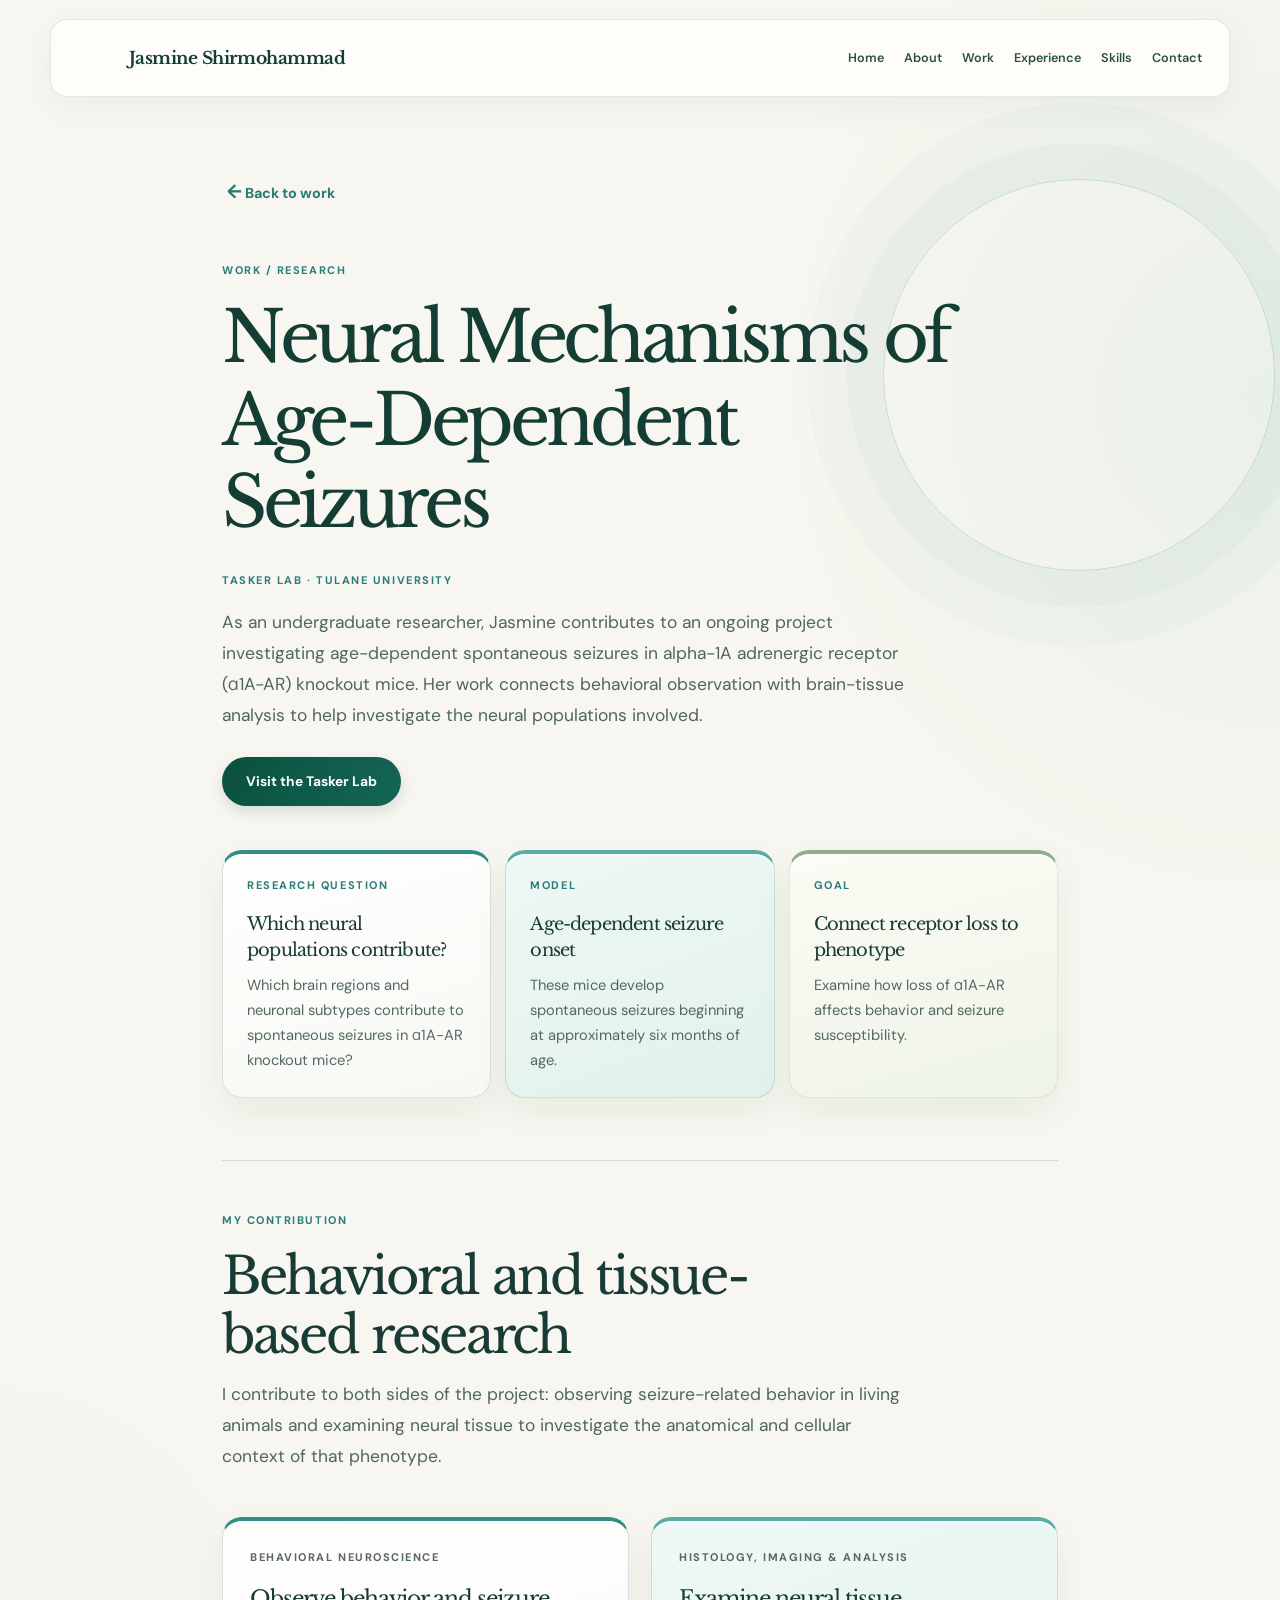
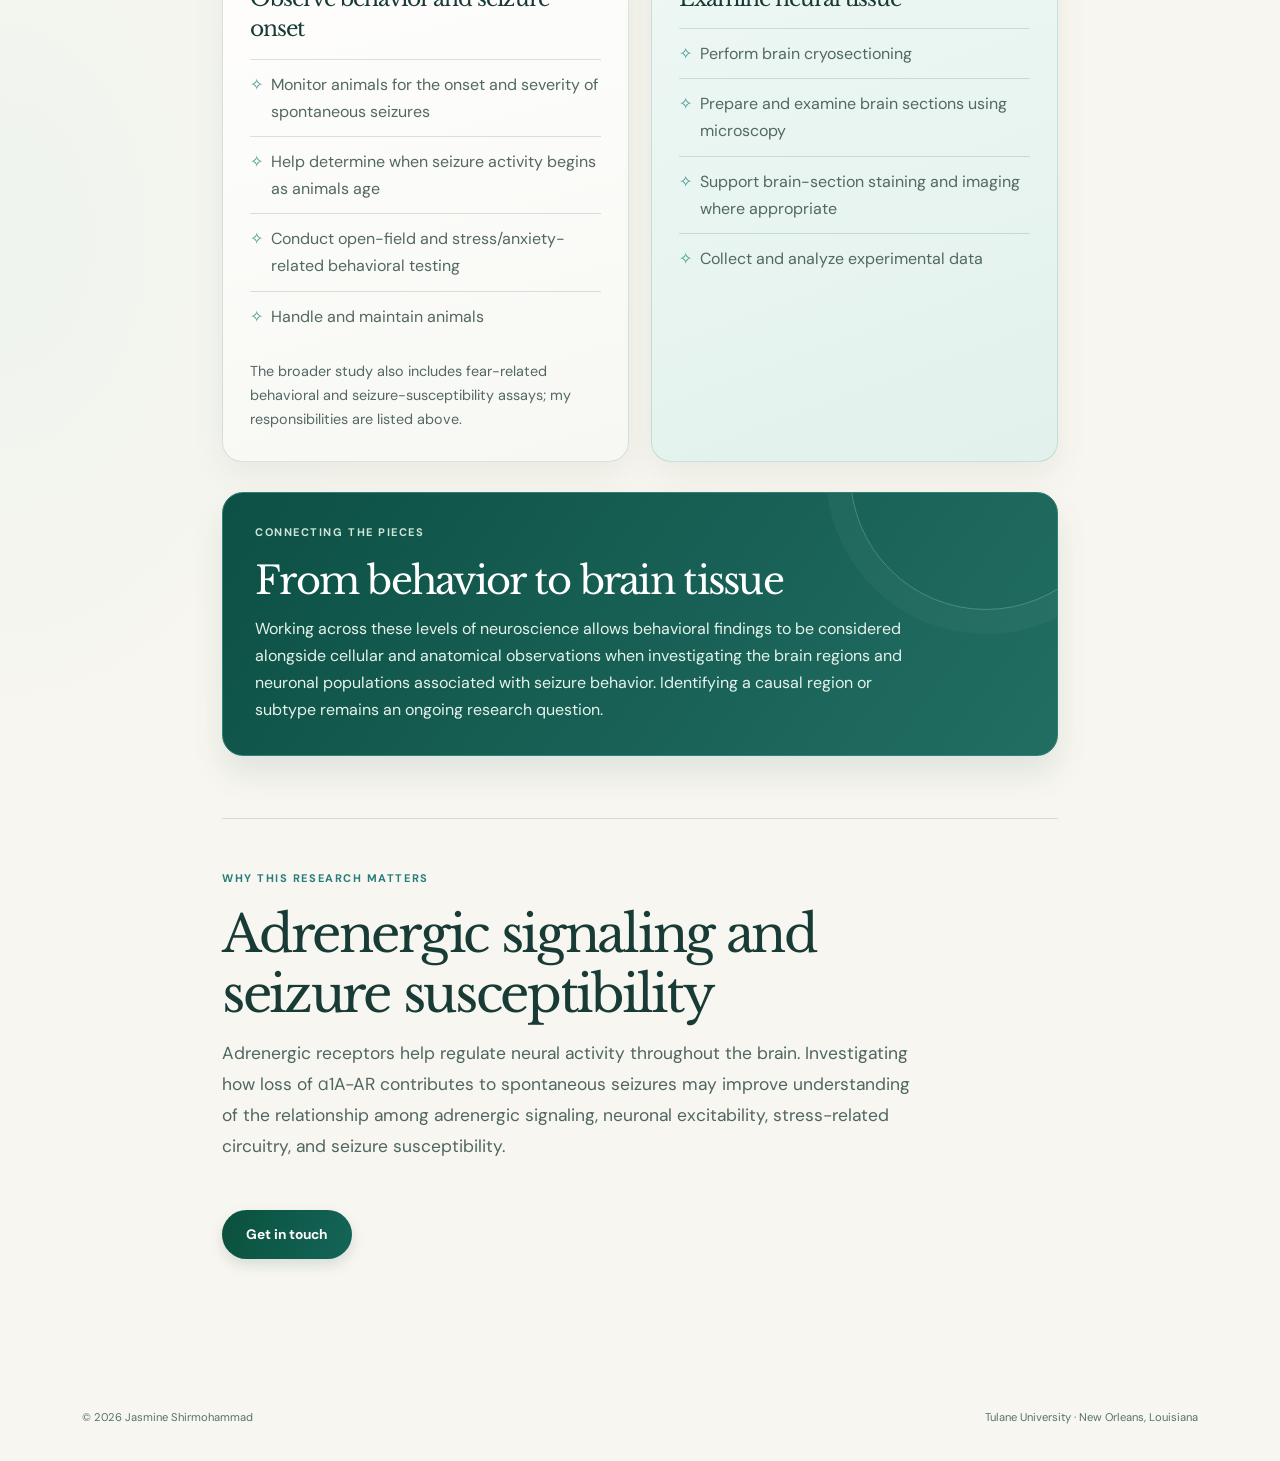
==== commit f39dff7e: "Use approved floral JS favicon on main portfolio" ====
--- a/research.html
+++ b/research.html
@@ -7,7 +7,7 @@
   <title>Neural Mechanisms of Age-Dependent Seizures | Jasmine Shirmohammad</title>
   <link rel="stylesheet" href="styles.css?v=20261008c">
   <link rel="stylesheet" href="theme.css?v=20261103">
-  <link rel="icon" href="favicon.svg" type="image/svg+xml">
+  <link rel="icon" href="favicon-floral-js.png?v=20261103" type="image/svg+xml">
 </head>
 <body>
   <a class="skip-link" href="#main-content">Skip to main content</a>
--- a/theme.css
+++ b/theme.css
@@ -70,7 +70,7 @@
   flex:none;
   width:38px;
   height:38px;
-  background: url('favicon.svg') center/contain no-repeat;
+  background: url('favicon-floral-js.png?v=20261103') center/contain no-repeat;
   filter:drop-shadow(0 2px 3px rgba(29,72,62,.07));
 }
 nav {gap:10px 20px}
@@ -210,40 +210,82 @@
 .question-card span {color:#d6ebe0}
 .question-card h3 {font-family:"Libre Baskerville",Georgia,serif;font-weight:400;line-height:1.37;font-size:clamp(1.05rem,1.6vw,1.32rem)}
 
-/* Work, experience and link cards; original grid coordinates kept. */
+/* Work, experience and link cards; original grid coordinates kept.
+   Updated for stronger contrast so the bubbles stand out more clearly from the page. */
 .work-grid article,.experience-grid article,.detail-grid article,.research-snapshot article {
-  border:var(--hairline);
-  border-top:3px solid #3b8980;
-  border-radius:17px;
-  background:linear-gradient(154deg,#fffefa,#f5f8f3);
-  box-shadow:0 8px 24px rgba(30,82,68,.055);
+  position:relative;
+  border:1px solid rgba(35,95,82,.16);
+  border-top:4px solid #319188;
+  border-radius:20px;
+  background:linear-gradient(160deg,#fffefd 0%,#f9fbf7 100%);
+  box-shadow:0 14px 34px rgba(22,78,62,.07), 0 2px 0 rgba(255,255,255,.55) inset;
+}
+.work-grid article::after,.experience-grid article::after,.detail-grid article::after,.research-snapshot article::after {
+  content:"";
+  position:absolute;
+  inset:0;
+  border-radius:inherit;
+  box-shadow:inset 0 1px 0 rgba(255,255,255,.65);
+  pointer-events:none;
+}
+.work-grid article:nth-child(1),.detail-grid article:nth-child(1),.research-snapshot article:nth-child(1) {
+  background:linear-gradient(165deg,#fffefd 0%,#f7f8f4 100%);
+  border-color:rgba(47,113,97,.18);
+  border-top-color:#2f8f84;
 }
 .work-grid article:nth-child(2),.detail-grid article:nth-child(2),.research-snapshot article:nth-child(2) {
-  border-color:rgba(49,129,122,.19);
-  border-top-color:#59a49b;
-  background:linear-gradient(145deg,#eff7f2,#e4f0ea);
+  border-color:rgba(57,143,136,.21);
+  border-top-color:#57aca3;
+  background:linear-gradient(160deg,#eef8f5 0%,#e2f1ec 100%);
 }
 .work-grid article:nth-child(3),.research-snapshot article:nth-child(3) {
-  border-color:rgba(157,175,144,.23);
-  border-top-color:#8aa991;
-  background:linear-gradient(145deg,#faf8f0,#eff4e9);
+  border-color:rgba(146,174,137,.24);
+  border-top-color:#8ead89;
+  background:linear-gradient(165deg,#fcfbf5 0%,#eef4e7 100%);
 }
 .work-grid article p:last-child,.experience-grid article p:last-child,.detail-grid p,.research-snapshot p:last-child {color:#536862}
 .work-grid h3,.experience-grid h3 {font-size:1.22rem}
-.experience-grid article {border-top-color:#61a097}
-.experience-grid article:nth-child(2) {background:#f1f7f3}
-.experience-grid article:nth-child(3) {background:#f9f5ed}
+
+/* Give the experience cards slightly different treatments so they do not all look identical. */
+.experience-grid article {border-top-color:#5b9e95;background:linear-gradient(165deg,#fffefd 0%,#f9fbf7 100%)}
+.experience-grid article:nth-child(1) {
+  border-top-color:#2f8f84;
+  background:linear-gradient(163deg,#fffefd 0%,#f7f8f4 100%);
+}
+.experience-grid article:nth-child(2) {
+  border-top-color:#51a89e;
+  background:linear-gradient(160deg,#edf8f4 0%,#e0f0ea 100%);
+  box-shadow:0 16px 36px rgba(29,94,76,.08), 0 2px 0 rgba(255,255,255,.5) inset;
+}
+.experience-grid article:nth-child(2)::before {
+  content:"";
+  position:absolute;
+  left:0;right:0;top:0;
+  height:48px;
+  border-radius:19px 19px 0 0;
+  background:linear-gradient(180deg,rgba(73,160,149,.12),rgba(73,160,149,0));
+  pointer-events:none;
+}
+.experience-grid article:nth-child(3) {
+  border-top-color:#8ca785;
+  background:linear-gradient(160deg,#fdfaf5 0%,#f2f5ea 100%);
+}
+.experience-grid article:nth-child(3) h3 {
+  padding-bottom:14px;
+  margin-bottom:16px;
+  border-bottom:1px solid rgba(133,162,120,.24);
+}
 .portfolio-link,.portfolio-link:nth-child(2),.portfolio-link:nth-child(3) {
-  background:#fffefa;
-  border:1px solid #c7ded3;
-  border-radius:12px;
+  background:#fffefb;
+  border:1px solid rgba(70,150,136,.25);
+  border-radius:14px;
   color:#135447;
   font-weight:700;
-  box-shadow:0 5px 17px rgba(17,77,58,.065);
-}
-.portfolio-link:nth-child(2) {background:#eaf4f0}
-.portfolio-link:nth-child(3) {background:#f0f4e9}
-.portfolio-link:hover {filter:none;background:#e0f0e8;transform:translateY(-3px)}
+  box-shadow:0 8px 20px rgba(17,77,58,.07);
+}
+.portfolio-link:nth-child(2) {background:#e4f3ef}
+.portfolio-link:nth-child(3) {background:#eff4e5}
+.portfolio-link:hover {filter:none;background:#dff1ea;transform:translateY(-3px)}
 .portfolio-link span {color:var(--teal)}
 
 /* Skills stays the same list/placement; only the surface and marks change. */
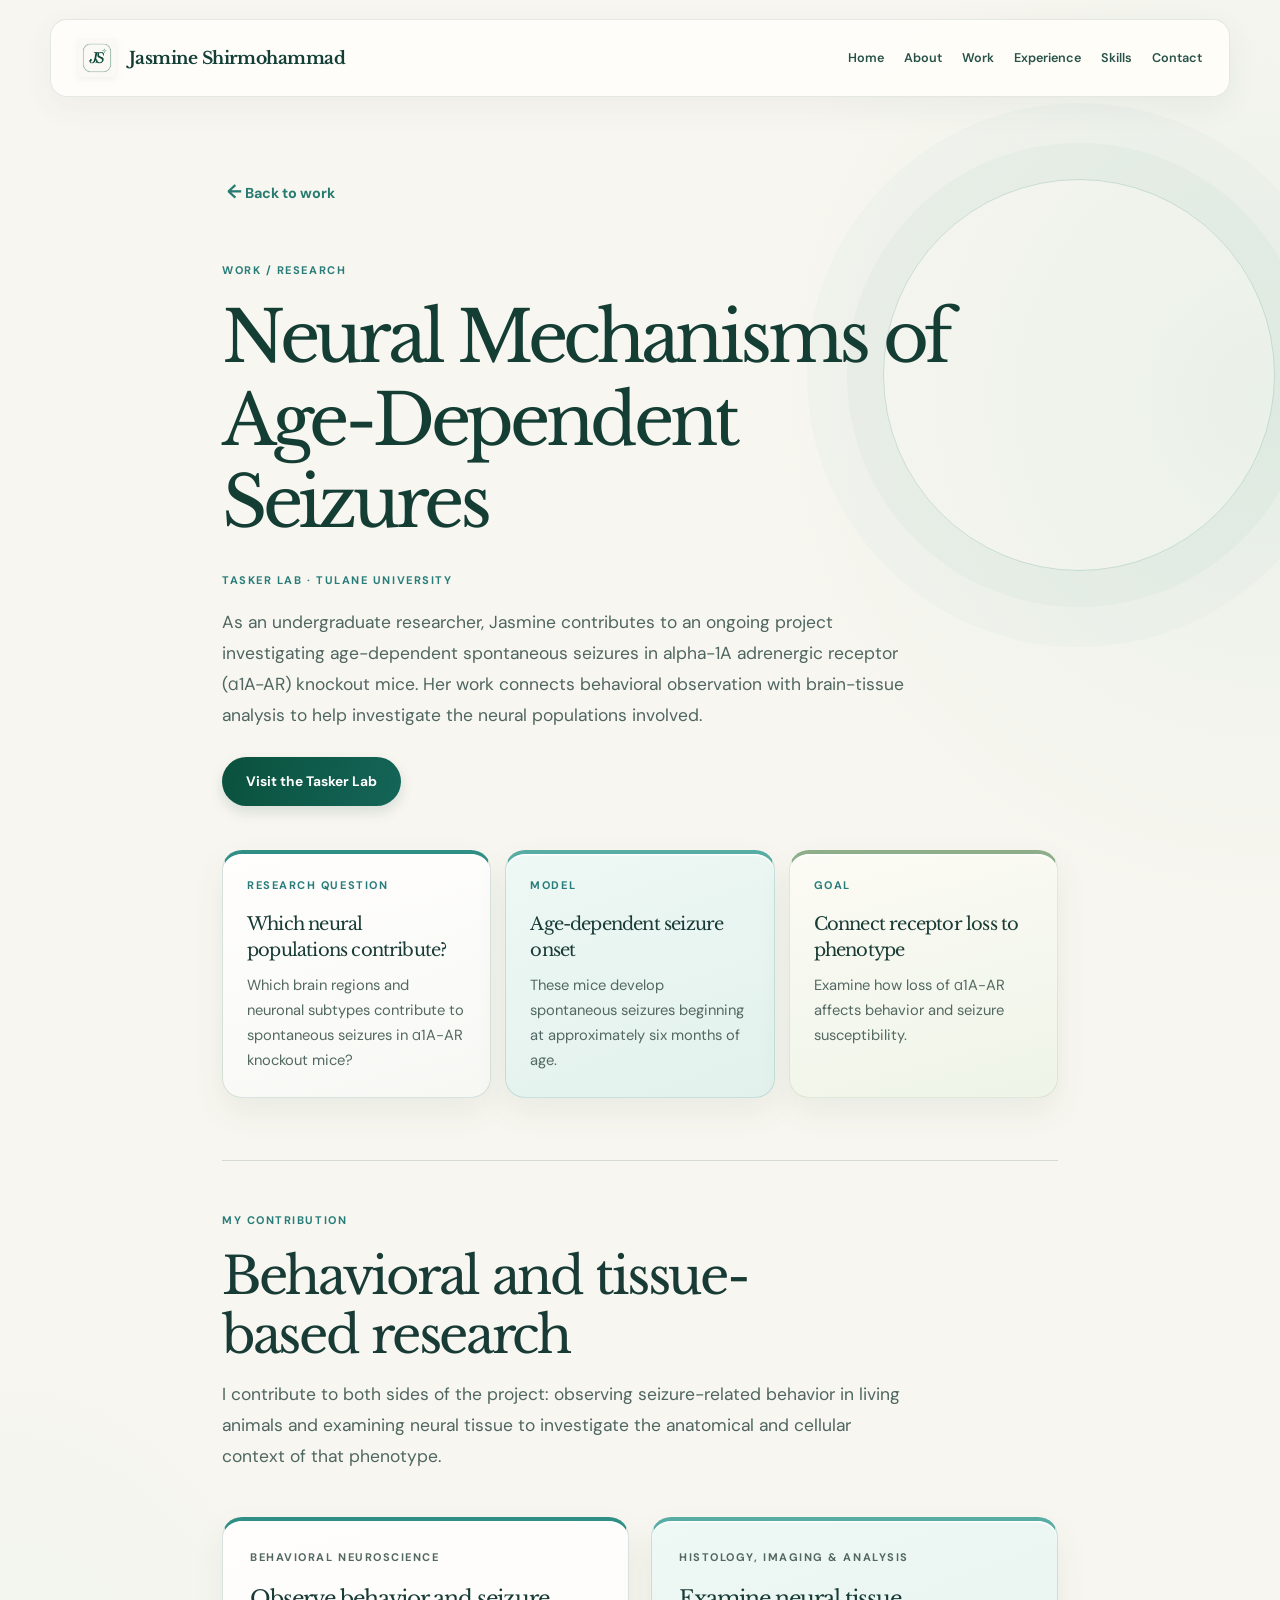
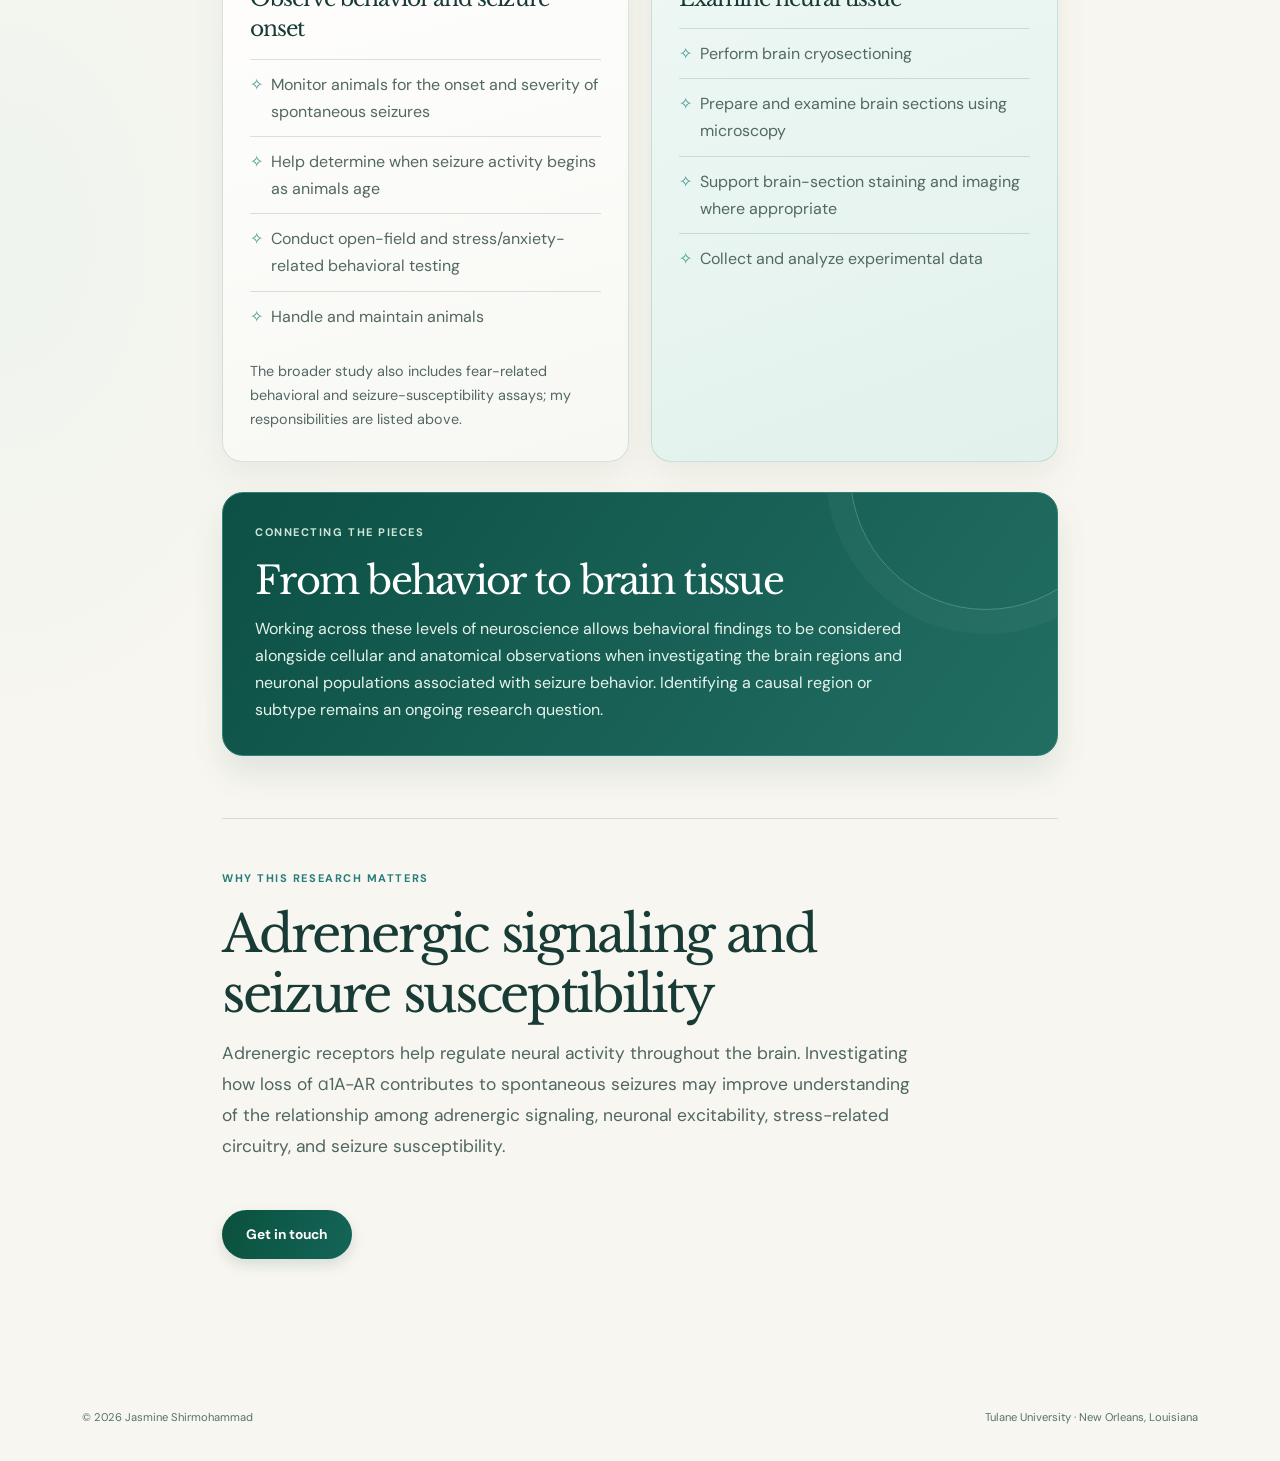
==== commit e034b625: "Fix corrupted floral JS icon and refresh icon references" ====
--- a/research.html
+++ b/research.html
@@ -7,7 +7,7 @@
   <title>Neural Mechanisms of Age-Dependent Seizures | Jasmine Shirmohammad</title>
   <link rel="stylesheet" href="styles.css?v=20261008c">
   <link rel="stylesheet" href="theme.css?v=20261103">
-  <link rel="icon" href="favicon-floral-js.png?v=20261103" type="image/svg+xml">
+  <link rel="icon" href="favicon-floral-js.png?v=20261103-fixed" type="image/svg+xml">
 </head>
 <body>
   <a class="skip-link" href="#main-content">Skip to main content</a>
--- a/theme.css
+++ b/theme.css
@@ -70,7 +70,7 @@
   flex:none;
   width:38px;
   height:38px;
-  background: url('favicon-floral-js.png?v=20261103') center/contain no-repeat;
+  background: url('favicon-floral-js.png?v=20261103-fixed') center/contain no-repeat;
   filter:drop-shadow(0 2px 3px rgba(29,72,62,.07));
 }
 nav {gap:10px 20px}
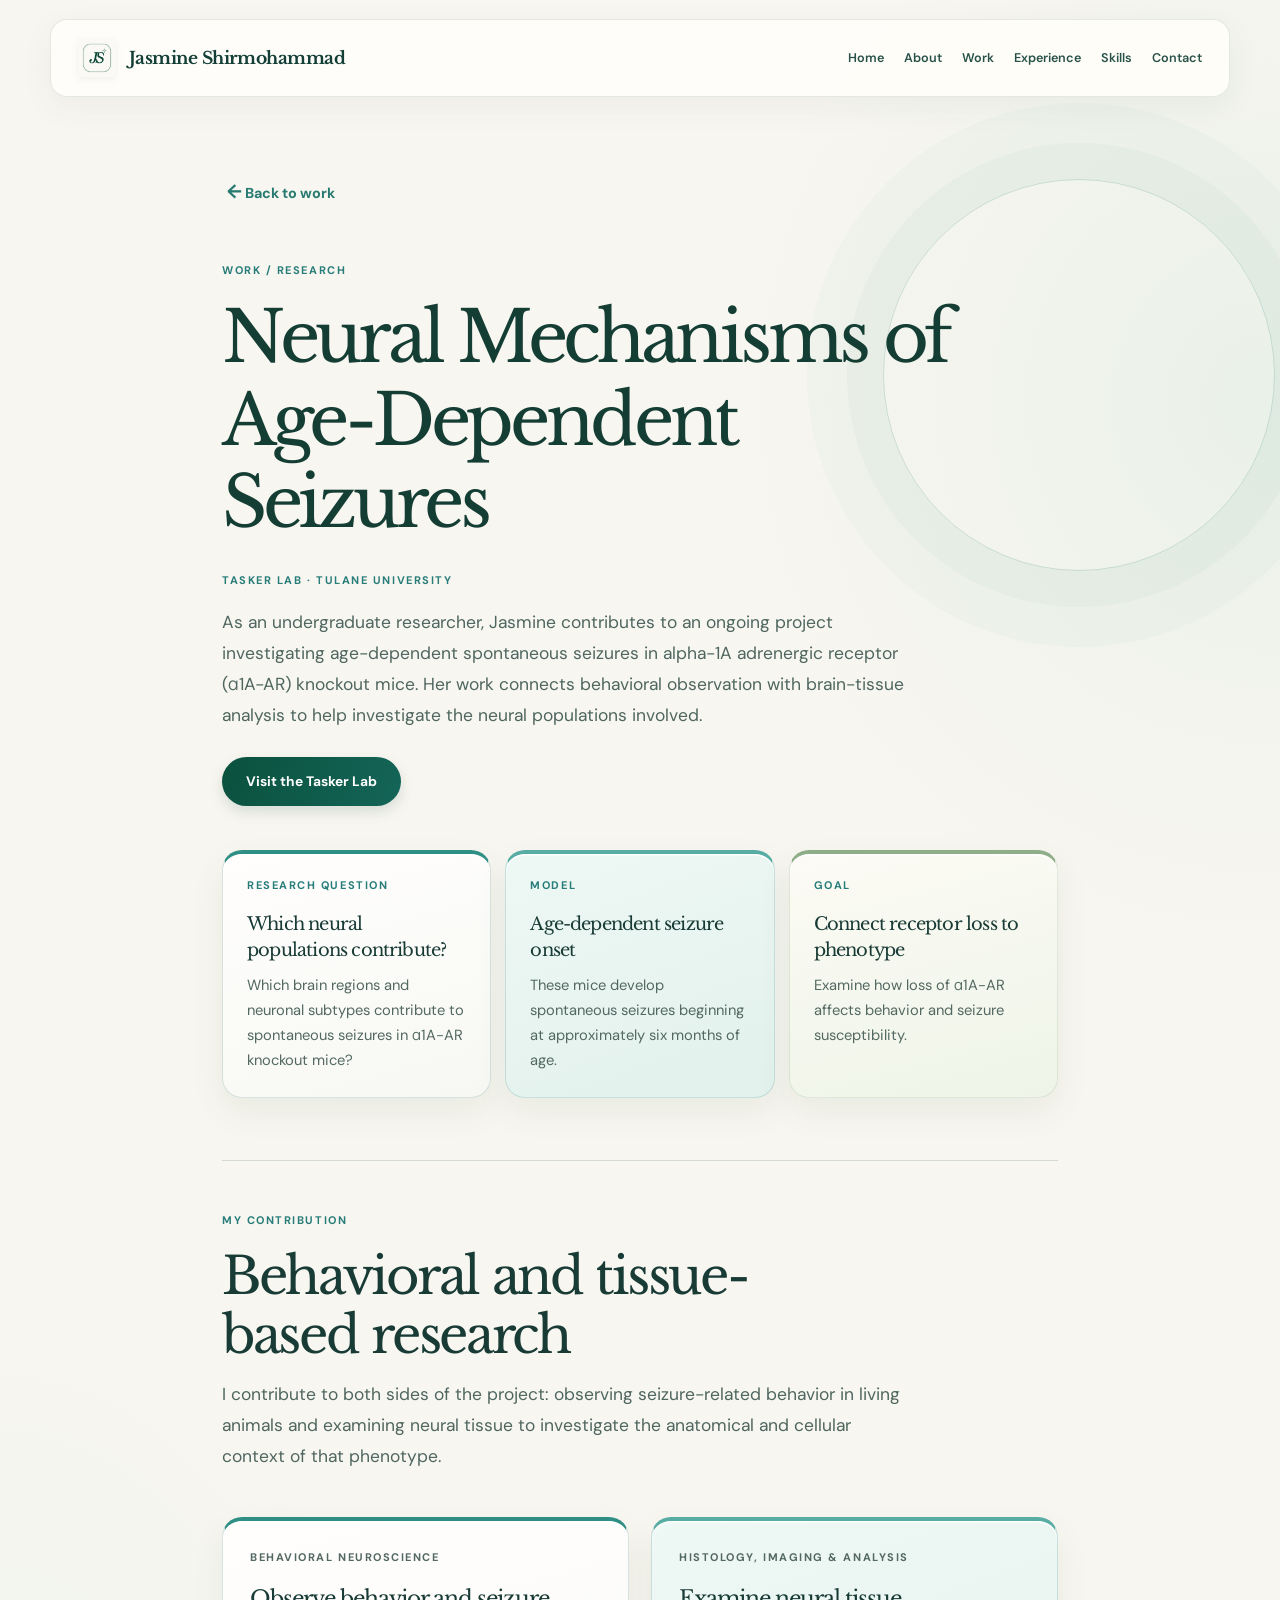
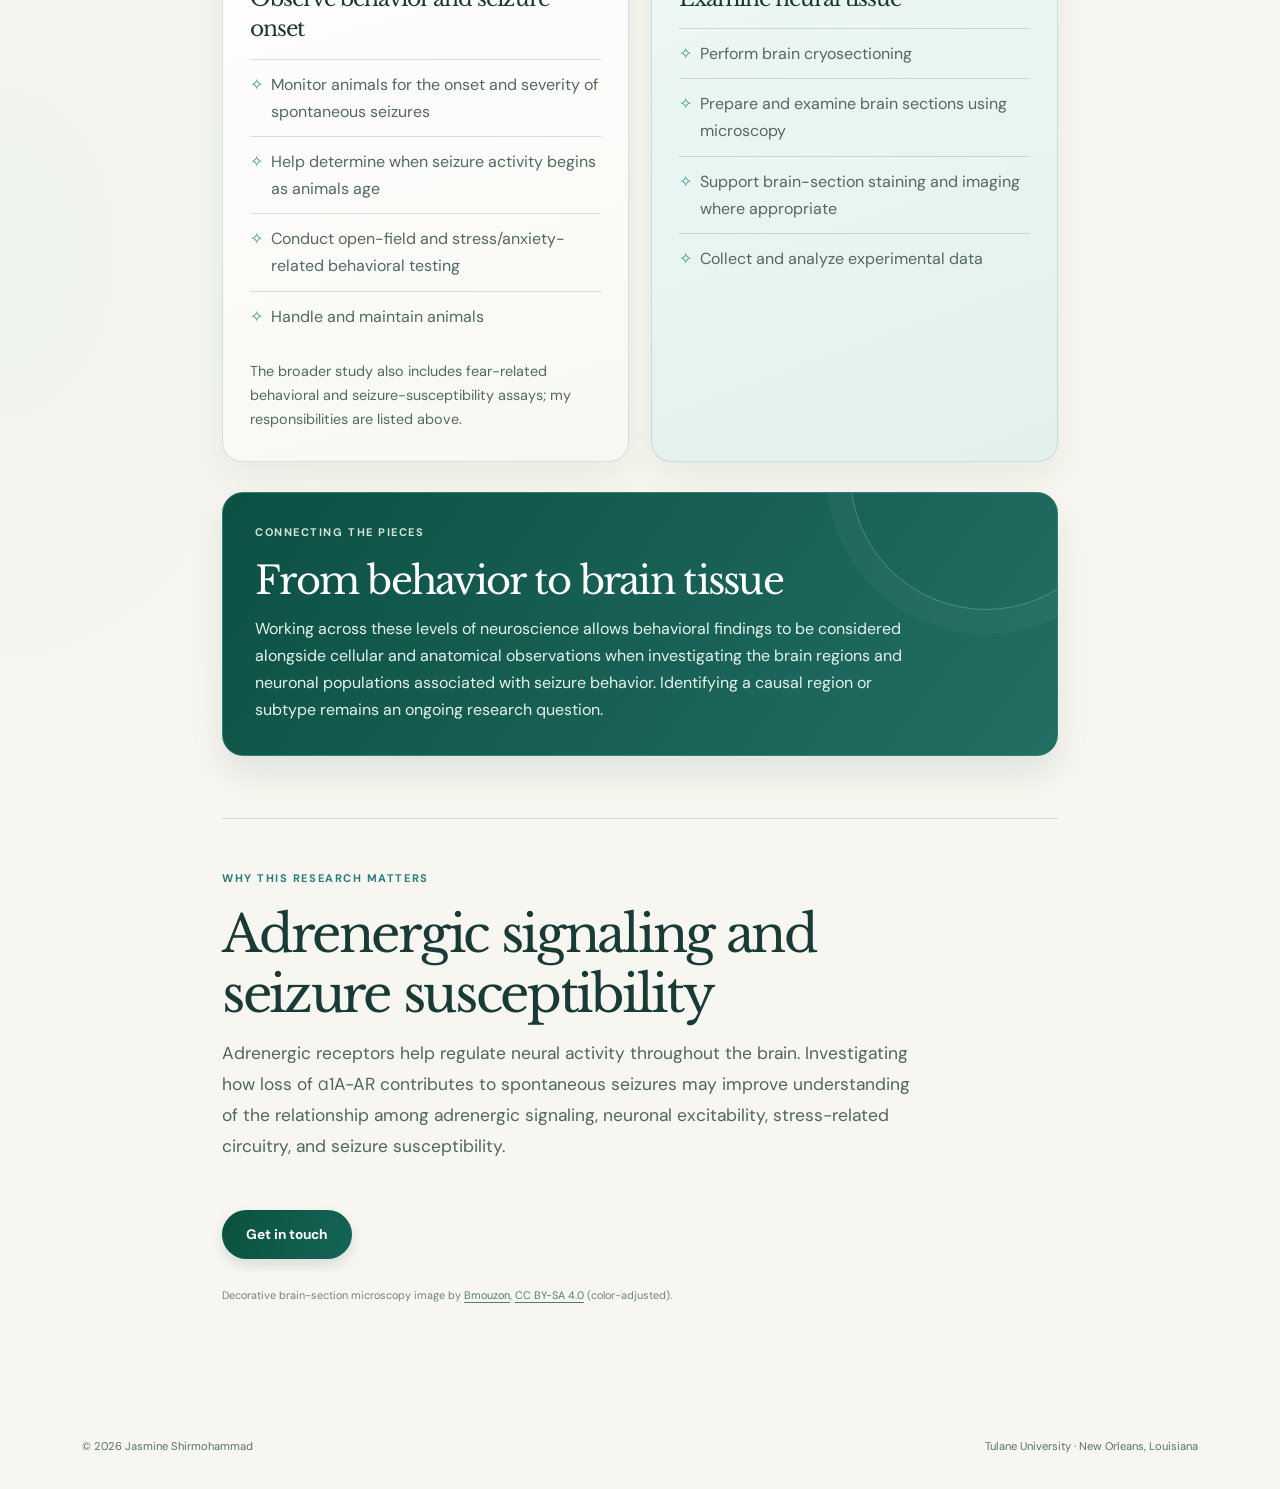
==== commit afef9755: "Replace grainy research image with sharp microscopy photo and attribution" ====
--- a/research.html
+++ b/research.html
@@ -88,6 +88,7 @@
     </section>
 
     <p class="detail-footer"><a class="button" href="index.html#contact">Get in touch</a></p>
+    <p class="research-image-credit">Decorative brain-section microscopy image by <a href="https://commons.wikimedia.org/wiki/File:Coronal_section_of_a_mouse_brain_stained_with_Hematoxylin_%26_LFB.jpg" target="_blank" rel="noreferrer">Bmouzon</a>, <a href="https://creativecommons.org/licenses/by-sa/4.0/" target="_blank" rel="noreferrer">CC BY-SA 4.0</a> (color-adjusted).</p>
   </main>
 
   <footer><p>© 2026 Jasmine Shirmohammad</p><p>Tulane University · New Orleans, Louisiana</p></footer>
--- a/theme.css
+++ b/theme.css
@@ -380,3 +380,245 @@
   html {scroll-behavior:auto}
   *,*::before,*::after {transition-duration:0.01ms!important;animation-duration:0.01ms!important}
 }
+
+
+/* Homepage contrast and circular experience cards — November 2026 */
+/* More separation between the pale page, the Work surface, and individual cards. */
+#home.hero {
+  border-color:rgba(52,125,106,.26);
+  background:
+    radial-gradient(ellipse 52% 78% at 97% 15%,rgba(159,204,183,.39) 0,transparent 76%),
+    radial-gradient(ellipse 41% 75% at -7% 101%,rgba(207,231,217,.68) 0,transparent 79%),
+    linear-gradient(118deg,#fffefa 0%,#faf8f0 59%,#e8f2ec 100%);
+  box-shadow:0 23px 52px rgba(19,73,58,.12);
+}
+#work.section {
+  background:linear-gradient(145deg,#fffefa 0%,#f2f7f0 100%);
+  border:1px solid rgba(46,123,103,.17);
+  border-radius:27px;
+  box-shadow:0 13px 39px rgba(27,83,66,.06);
+  margin-bottom:48px;
+}
+#work .work-grid article {
+  box-shadow:0 15px 32px rgba(20,83,69,.11);
+  border-width:1px;
+  border-top-width:4px;
+}
+#work .work-grid article:nth-child(1) {
+  background:linear-gradient(160deg,#fffefa,#f7f3e8);
+  border-top-color:#247f77;
+}
+#work .work-grid article:nth-child(2) {
+  background:linear-gradient(160deg,#e6f6ef,#d5eee6);
+  border-top-color:#37a49b;
+}
+#work .work-grid article:nth-child(3) {
+  background:linear-gradient(160deg,#f7f8ee,#e5eddc);
+  border-top-color:#80a88b;
+}
+#work .portfolio-link {
+  box-shadow:0 8px 21px rgba(17,77,58,.09);
+  border-color:rgba(52,130,110,.31);
+}
+#work .portfolio-link:nth-child(2) {background:#dff1ec}
+#work .portfolio-link:nth-child(3) {background:#e8eedc}
+
+
+/* Section 04: three EQUAL circles in one horizontal row; same exact content. */
+#experience.section {
+  max-width:none;
+  width:100%;
+  margin:0;
+  padding:90px clamp(18px,3.3vw,60px) 94px;
+  display:block;
+  border-top:0;
+  background:
+    radial-gradient(ellipse 52% 66% at 100% 2%,rgba(83,164,147,.18),transparent 78%),
+    radial-gradient(ellipse 44% 70% at 0% 100%,rgba(77,163,144,.14),transparent 75%),
+    linear-gradient(126deg,#0b4741 0%,#10554d 56%,#1b6b62 100%);
+  color:#f7f9f3;
+  overflow:hidden;
+}
+#experience.section > .section-label {
+  max-width:1320px;
+  margin:0 auto 22px;
+  color:#c2e2d5;
+}
+#experience.section > div > h2 {
+  max-width:1320px;
+  margin:0 auto 37px;
+  color:#fbfcf6;
+}
+#experience .experience-grid {
+  /* Never stagger the cards: all three share the same horizontal line. */
+  display:flex;
+  flex-wrap:nowrap;
+  justify-content:flex-start;
+  align-items:center;
+  gap:clamp(15px,1.65vw,25px);
+  width:100%;
+  max-width:1320px;
+  margin:0 auto;
+  padding:8px 4px 30px;
+  overflow-x:auto;
+  overflow-y:hidden;
+  scroll-snap-type:x proximity;
+  scrollbar-width:thin;
+  scrollbar-color:rgba(201,239,225,.55) transparent;
+}
+#experience .experience-grid article,
+#experience .experience-grid article:nth-child(1),
+#experience .experience-grid article:nth-child(2),
+#experience .experience-grid article:nth-child(3) {
+  box-sizing:border-box;
+  display:flex;
+  flex-direction:column;
+  justify-content:center;
+  align-items:center;
+  flex:0 0 408px;
+  width:408px;
+  height:408px;
+  min-width:408px;
+  min-height:408px;
+  max-width:408px;
+  max-height:408px;
+  aspect-ratio:1 / 1;
+  grid-column:auto;
+  margin:0;
+  padding:40px 43px;
+  border-radius:50%;
+  border:3px solid rgba(255,255,255,.75);
+  text-align:center;
+  scroll-snap-align:center;
+  color:#19483f;
+  box-shadow:0 14px 38px rgba(2,37,31,.21),inset 0 1px 0 rgba(255,255,255,.62);
+  overflow:hidden;
+  transition:transform .2s ease,box-shadow .2s ease;
+}
+#experience .experience-grid article:hover {
+  transform:translateY(-3px);
+  box-shadow:0 20px 45px rgba(2,37,31,.28),inset 0 1px 0 rgba(255,255,255,.65);
+}
+#experience .experience-grid article::before {display:none}
+#experience .experience-grid article::after {border-radius:50%}
+#experience .experience-grid article:nth-child(1) {
+  background:linear-gradient(145deg,#fffefa 0%,#f3f7ee 100%);
+  border-color:#e1eee5;
+}
+#experience .experience-grid article:nth-child(2) {
+  background:linear-gradient(148deg,#e8f8f1 0%,#ceeae0 100%);
+  border-color:#d4eee4;
+}
+#experience .experience-grid article:nth-child(3) {
+  background:linear-gradient(145deg,#fcfaef 0%,#e6efd8 100%);
+  border-color:#e9f0de;
+}
+#experience .experience-grid article .kicker {
+  width:100%;
+  margin:0 0 10px;
+  color:#177a6e;
+  font-size:.68rem;
+  line-height:1.3;
+  letter-spacing:.13em;
+}
+#experience .experience-grid article h3,
+#experience .experience-grid article:nth-child(3) h3 {
+  width:100%;
+  max-width:310px;
+  padding:0;
+  margin:0 0 11px;
+  border:0;
+  font-size:1.16rem;
+  line-height:1.24;
+  color:#18473d;
+}
+#experience .experience-grid article p:last-child,
+#experience .experience-grid article:nth-child(1) p:last-child {
+  width:100%;
+  max-width:305px;
+  margin:0;
+  color:#3d6158;
+  font-size:.78rem;
+  line-height:1.47;
+}
+#experience .experience-grid article:nth-child(1) p:last-child {
+  max-width:305px;
+  font-size:.715rem;
+  line-height:1.43;
+}
+@media (min-width:1400px) {
+  #experience .experience-grid {justify-content:center}
+}
+@media (max-width:760px) {
+  #experience.section {padding:68px 17px 75px}
+  #experience.section > div > h2 {margin-bottom:25px}
+  #experience .experience-grid {gap:18px}
+  #experience .experience-grid article,
+  #experience .experience-grid article:nth-child(1),
+  #experience .experience-grid article:nth-child(2),
+  #experience .experience-grid article:nth-child(3) {
+    flex-basis:min(408px,calc(100vw - 38px));
+    width:min(408px,calc(100vw - 38px));
+    height:min(408px,calc(100vw - 38px));
+    min-width:min(408px,calc(100vw - 38px));
+    min-height:min(408px,calc(100vw - 38px));
+    max-width:min(408px,calc(100vw - 38px));
+    max-height:min(408px,calc(100vw - 38px));
+    padding:26px 30px;
+  }
+  #experience .experience-grid article .kicker {margin-bottom:6px;font-size:.65rem}
+  #experience .experience-grid article h3 {font-size:1.02rem;margin-bottom:8px}
+  #experience .experience-grid article p:last-child {font-size:.7rem;line-height:1.36}
+  #experience .experience-grid article:nth-child(1) p:last-child {font-size:.66rem;line-height:1.34}
+}
+@media (max-width:380px) {
+  #experience .experience-grid article,
+  #experience .experience-grid article:nth-child(1),
+  #experience .experience-grid article:nth-child(2),
+  #experience .experience-grid article:nth-child(3) {padding:20px 25px}
+  #experience .experience-grid article .kicker {font-size:.6rem}
+  #experience .experience-grid article h3 {font-size:.91rem}
+  #experience .experience-grid article:nth-child(1) p:last-child {font-size:.61rem;line-height:1.29}
+}
+
+
+/* Research hero: high-resolution illustrative coronal microscope image.
+   Source: Bmouzon, Wikimedia Commons, CC BY-SA 4.0:
+   https://commons.wikimedia.org/wiki/File:Coronal_section_of_a_mouse_brain_stained_with_Hematoxylin_%26_LFB.jpg
+   Color-filtered and faded to blend with the portfolio's sage palette.
+*/
+.detail-page:has(.research-snapshot)::after {
+  content:"";
+  position:absolute;
+  top:82px;
+  right:-185px;
+  width:390px;
+  height:390px;
+  z-index:-1;
+  pointer-events:none;
+  border-radius:50%;
+  background-image:url("https://upload.wikimedia.org/wikipedia/commons/2/23/Coronal_section_of_a_mouse_brain_stained_with_Hematoxylin_%26_LFB.jpg");
+  background-repeat:no-repeat;
+  background-position:center;
+  background-size:120% auto;
+  filter:grayscale(1) sepia(.7) hue-rotate(88deg) saturate(1.5) contrast(1.16);
+  opacity:.65;
+  -webkit-mask-image:radial-gradient(circle, #000 52%, transparent 84%);
+  mask-image:radial-gradient(circle, #000 52%, transparent 84%);
+}
+@media (max-width:800px) {
+  .detail-page:has(.research-snapshot)::after {
+    width:220px;
+    height:220px;
+    right:-118px;
+    top:95px;
+    opacity:.3;
+  }
+}
+.research-image-credit {
+  margin:28px 0 0;
+  font-size:.68rem;
+  color:#70857b;
+  line-height:1.55;
+}
+.research-image-credit a { color:#527e70; text-underline-offset:3px; }
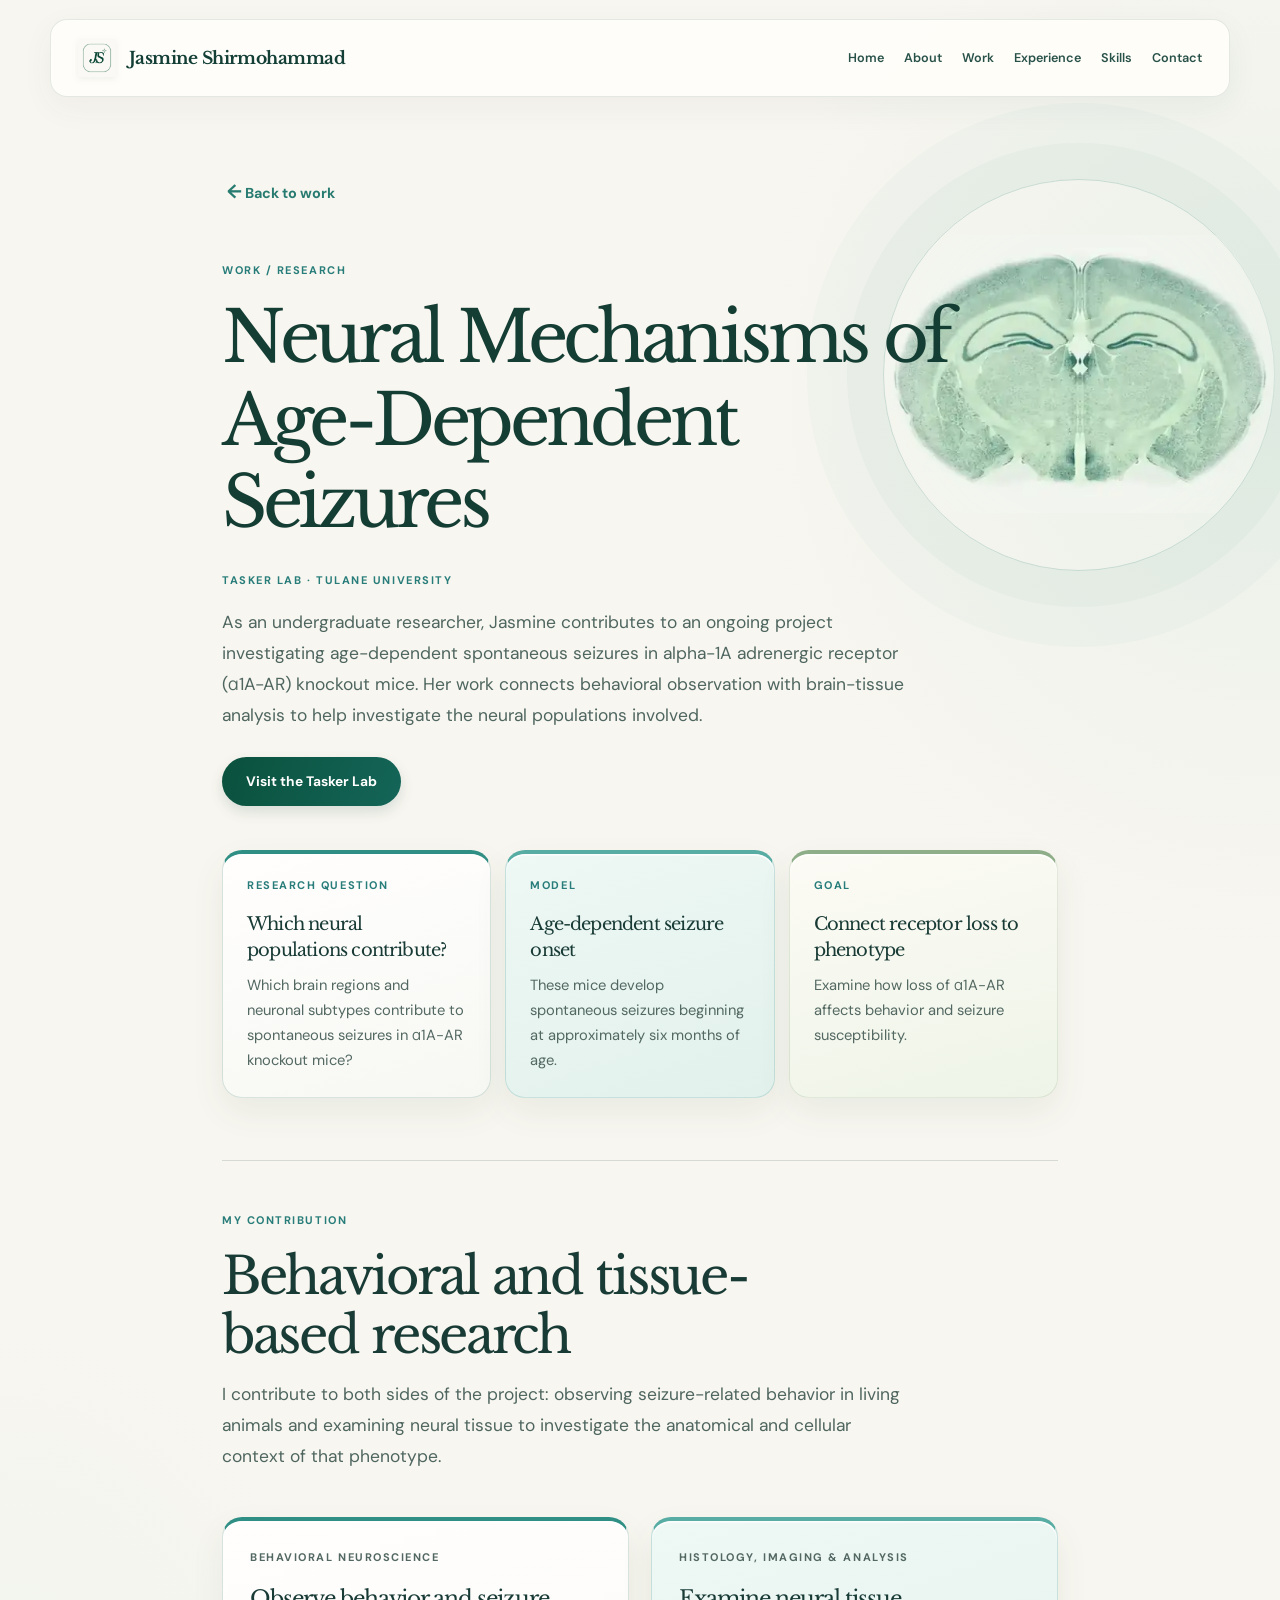
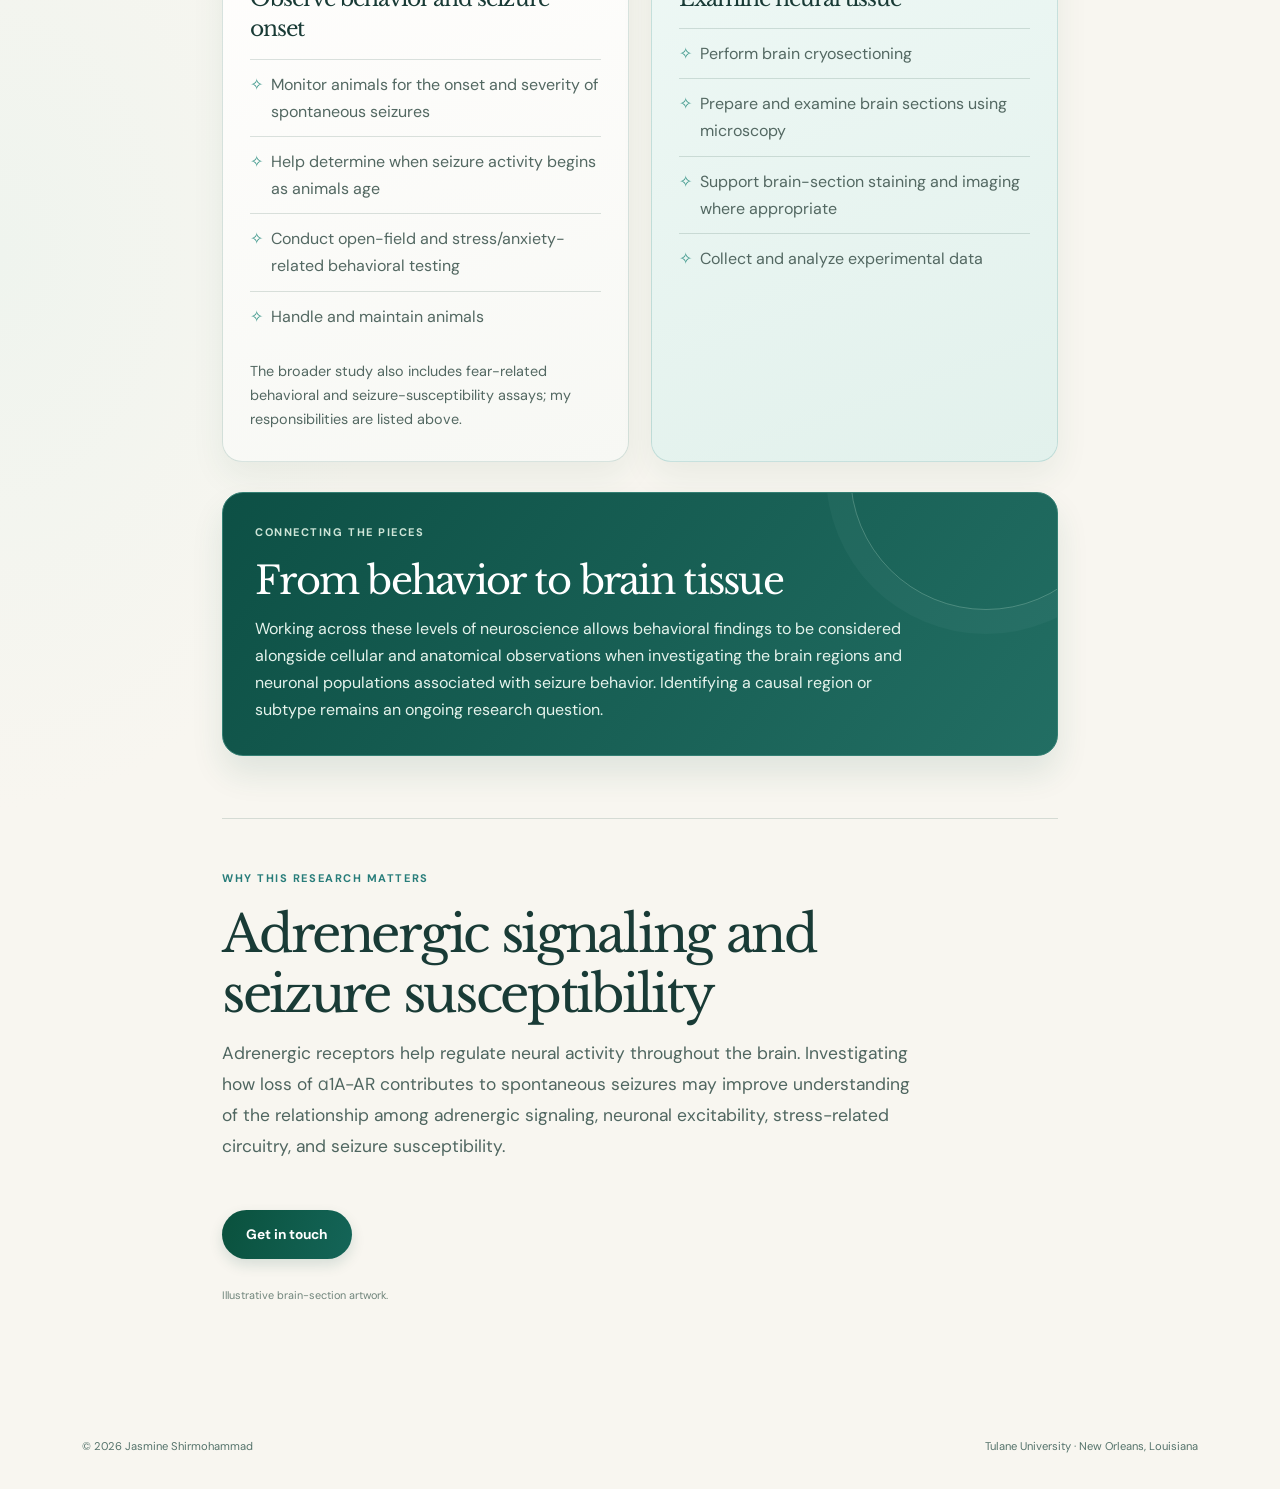
==== commit c790d47f: "Store sharp brain-slice image locally and display it on Research page" ====
--- a/research.html
+++ b/research.html
@@ -88,7 +88,7 @@
     </section>
 
     <p class="detail-footer"><a class="button" href="index.html#contact">Get in touch</a></p>
-    <p class="research-image-credit">Decorative brain-section microscopy image by <a href="https://commons.wikimedia.org/wiki/File:Coronal_section_of_a_mouse_brain_stained_with_Hematoxylin_%26_LFB.jpg" target="_blank" rel="noreferrer">Bmouzon</a>, <a href="https://creativecommons.org/licenses/by-sa/4.0/" target="_blank" rel="noreferrer">CC BY-SA 4.0</a> (color-adjusted).</p>
+    <p class="research-image-credit">Illustrative brain-section artwork.</p>
   </main>
 
   <footer><p>© 2026 Jasmine Shirmohammad</p><p>Tulane University · New Orleans, Louisiana</p></footer>
--- a/theme.css
+++ b/theme.css
@@ -582,11 +582,7 @@
 }
 
 
-/* Research hero: high-resolution illustrative coronal microscope image.
-   Source: Bmouzon, Wikimedia Commons, CC BY-SA 4.0:
-   https://commons.wikimedia.org/wiki/File:Coronal_section_of_a_mouse_brain_stained_with_Hematoxylin_%26_LFB.jpg
-   Color-filtered and faded to blend with the portfolio's sage palette.
-*/
+/* Research hero: sage-tinted illustrative coronal brain-section asset stored locally. */
 .detail-page:has(.research-snapshot)::after {
   content:"";
   position:absolute;
@@ -597,12 +593,12 @@
   z-index:-1;
   pointer-events:none;
   border-radius:50%;
-  background-image:url("https://upload.wikimedia.org/wikipedia/commons/2/23/Coronal_section_of_a_mouse_brain_stained_with_Hematoxylin_%26_LFB.jpg");
+  background-image:url("assets/research-brain-slice-clear.webp?v=2");
   background-repeat:no-repeat;
   background-position:center;
-  background-size:120% auto;
-  filter:grayscale(1) sepia(.7) hue-rotate(88deg) saturate(1.5) contrast(1.16);
-  opacity:.65;
+  background-size:contain;
+  filter:none;
+  opacity:.86;
   -webkit-mask-image:radial-gradient(circle, #000 52%, transparent 84%);
   mask-image:radial-gradient(circle, #000 52%, transparent 84%);
 }
